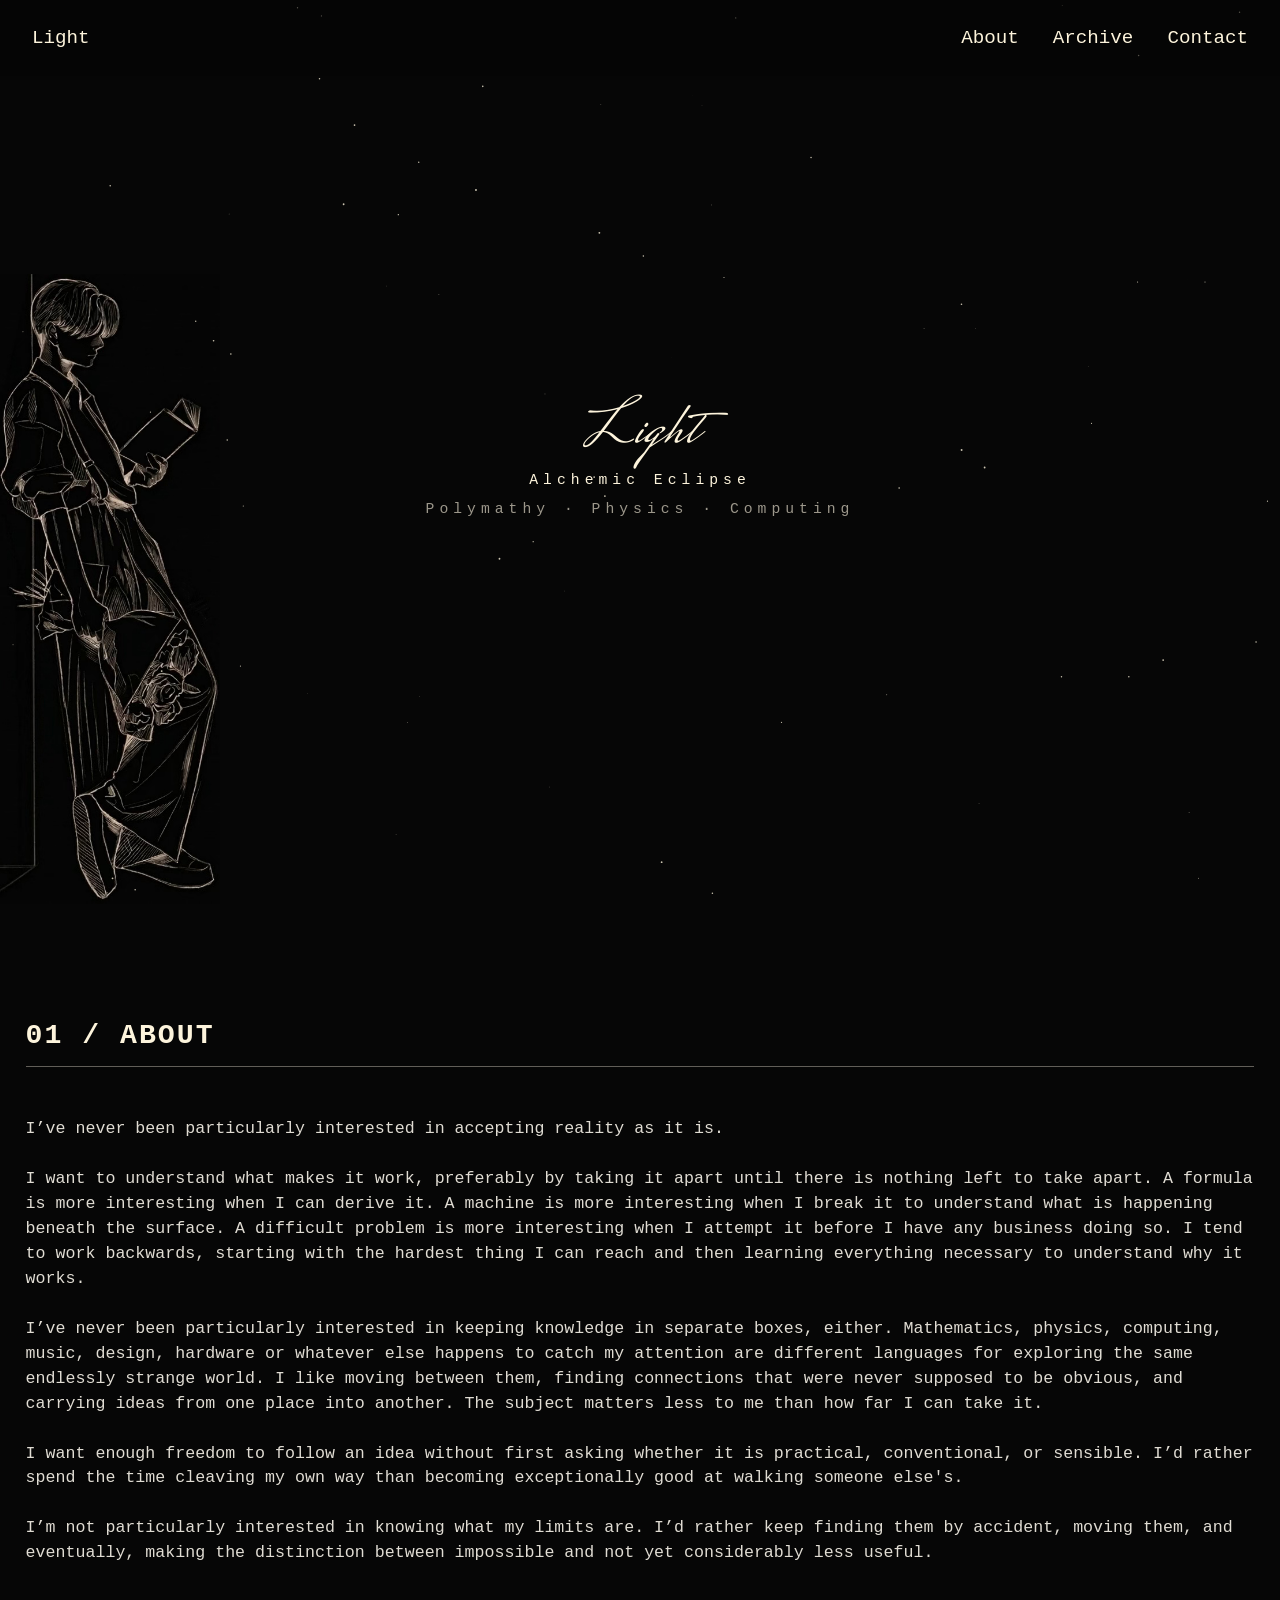
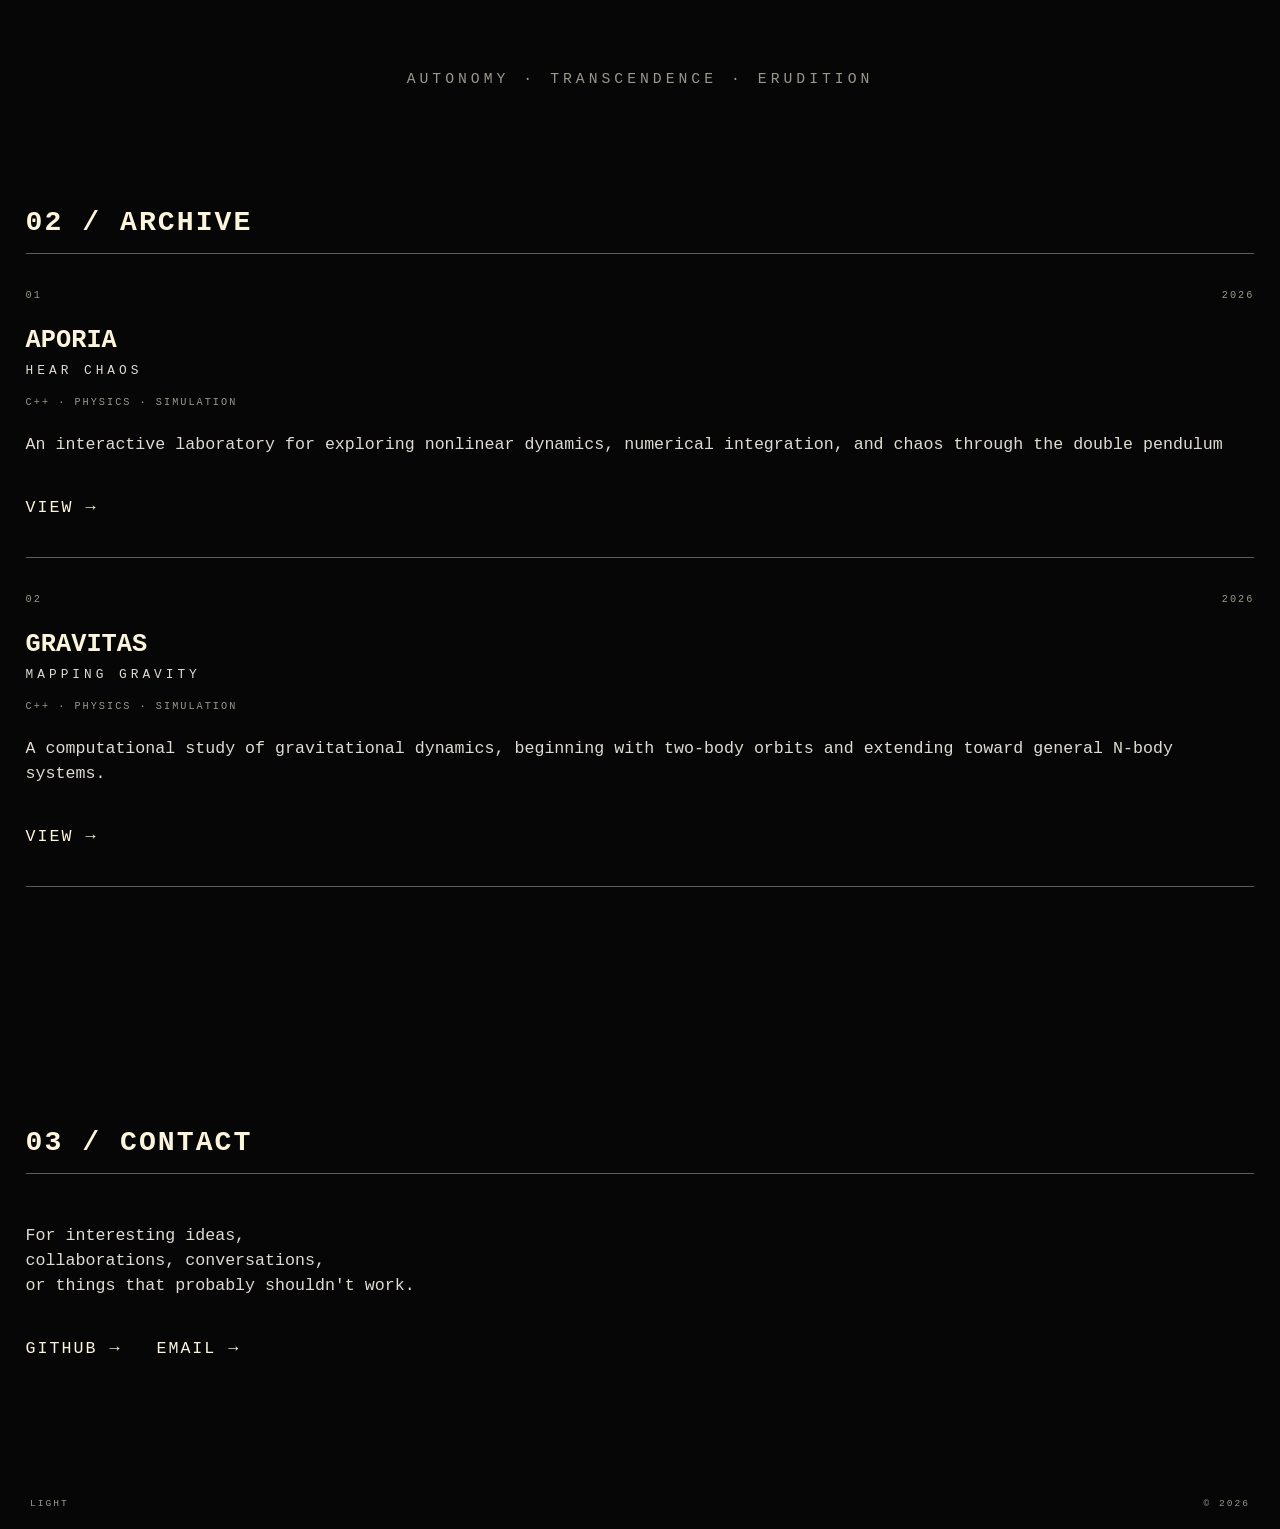
==== index.html @ 6c6bbde0 "Added lab" ====
<!DOCTYPE html>
<html lang="en">
<head>
    <meta charset="UTF-8">
    <meta name="viewport" content="width=device-width, initial-scale=1.0">
    <link rel="stylesheet" href="css/style.css">
    <script src="js/script.js" defer></script>
    <title>Light (Alchemic Eclipse)</title>
</head>
<body>
    <header>
        <nav>
            <a href="#hero">Light</a>
            <div class="nav-links">
                <a href="#about">About</a>
                <a href="#archive">Archive</a>
                <a href="#contact">Contact</a>
            </div>
        </nav>
    </header>

    <canvas id="snow"></canvas>

    <main>
        <section id="hero">
            <img class="hero-figure" src="assets/hero-figure.png" alt="">
    
            <a href="lab.html" class="hero-title">Light</a>
            <p>Alchemic Eclipse</p>
            <p id="desc">Polymathy · Physics · Computing</p>
        </section>    

        <section id="about">
            <h2>01 / ABOUT</h2>
            <div class="about-content">

            <p>
                I’ve never been particularly interested in accepting reality as it is.    
            </p>
        
            <p>
                I want to understand what makes it work, preferably by taking it apart until there is nothing left to take apart. A formula is more interesting when I can derive it. A machine is more interesting when I break it to understand what is happening beneath the surface. A difficult problem is more interesting when I attempt it before I have any business doing so. I tend to work backwards, starting with the hardest thing I can reach and then learning everything necessary to understand why it works. 
            </p>

            <p>
                I’ve never been particularly interested in keeping knowledge in separate boxes, either. Mathematics, physics, computing, music, design, hardware or whatever else happens to catch my attention are different languages for exploring the same endlessly strange world. I like moving between them, finding connections that were never supposed to be obvious, and carrying ideas from one place into another. The subject matters less to me than how far I can take it.
            </p>

            <p>
                I want enough freedom to follow an idea without first asking whether it is practical, conventional, or sensible. I’d rather spend the time cleaving my own way than becoming exceptionally good at walking someone else's. 
            </p>

            <p>
                I’m not particularly interested in knowing what my limits are. I’d rather keep finding them by accident, moving them, and eventually, making the distinction between impossible and not yet considerably less useful.
            </p>

            </div>
        </section>


        <div class="about-signature">
            <span>AUTONOMY</span>
            <span>·</span>
            <span>TRANSCENDENCE</span>
            <span>·</span>
            <span>ERUDITION</span>
        </div>


        <section id="archive">
        <h2>02 / ARCHIVE</h2>

        <article class="archive-entry">
            <div class="archive-meta">
                <span>01</span>
                <span>2026</span>
            </div>

            <h3>APORIA</h3>
            <p class="archive-subtitle">HEAR CHAOS</p>

            <p class="archive-tags"> C++ · PHYSICS · SIMULATION </p>

            <p class="archive-description">
                An interactive laboratory for exploring nonlinear dynamics, numerical integration, and chaos through the double pendulum
            </p>

            <a href="https://github.com/Alchemic-Eclipse/aporia" target="_blank" rel="noopener noreferrer">VIEW →</a>
        </article>

        <article class="archive-entry">
            <div class="archive-meta">
                <span>02</span>
                <span>2026</span>
            </div>

            <h3>GRAVITAS</h3>
            
            <p class="archive-subtitle">MAPPING GRAVITY</p>

            <p class="archive-tags"> C++ · PHYSICS · SIMULATION </p>

            <p class="archive-description">
                A computational study of gravitational dynamics, beginning with two-body orbits and extending toward general N-body systems.
            </p>

            <a href="https://github.com/Alchemic-Eclipse/gravitas" target="_blank" rel="noopener noreferrer">VIEW →</a>

        </article>
        </section>

        <section id="contact">
            <h2>03 / CONTACT</h2>

            <div class="contact-content">
                <p>
                    For interesting ideas, 
                </p>
                <p>
                    collaborations, conversations,
                </p>
                <p>
                    or things that probably shouldn't work.
                </p>

                <div class="contact-links">
                    <a href="https://github.com/Alchemic-Eclipse" target="_blank" rel="noopener noreferrer">GITHUB →</a>
                    <a href="mailto:alchemic.eclipse@proton.me">EMAIL →</a>
                </div>
            </div>
        </section> 
    </main>

     <footer>
        <span>LIGHT</span>
        <span>© 2026</span>
     </footer>

</body> 
</html>
---- css/style.css ----
@import url('https://fonts.googleapis.com/css2?family=Mrs+Saint+Delafield&display=swap'); 

:root {
    --background: #060606;      /* If changed, please also change nav color */
    --text-primary: #FDF4DC;
    --text-secondary: #E0DCD3;
    --text-effect: #9C978B;
    --text-accent: #615E58;
}

/* Reset */
* {
    margin: 0;
    padding: 0;
}

/* Global */

body {
    background-color: var(--background);
    color: var(--text-primary);
    font-family: 'Courier New', Courier, monospace;
    font-size: 1.3vw;
}

/* Navigation */

nav {
    position: fixed;
    top: 0;
    left: 0;
    right: 0;

    display:flex;
    background-color: #06060699;
    justify-content: space-between;
    align-items: center;
    padding: 27px 30px;

    z-index: 1000; /* Fixing Hero animation bug */
}

nav a {
    color: var(--text-primary);
    font-size: 1.5vw;
    text-decoration: none;
    padding: 0px 2px;
}

nav a:hover {
    color: var(--text-effect);
    opacity: 90%;
}

.nav-links {
    display: flex;
    gap: 30px;
}

/* Hero */

#hero {
    display: flex;
    flex-direction: column;
    align-items: center;
    justify-content: center;
    height: 100vh;

    opacity: 0;
    transform: translateY(10px);
    transition: opacity 0.8s ease, transform 0.8s ease;

    position: relative;
}

#hero.loaded {
    opacity: 1;
    transform: translateY(0);
}

.hero-figure {
    position: absolute;
    left: 0;
    bottom: 0;
    height: 70vh;

    z-index: 1;
    pointer-events: none;

    transform: scaleX(-1);
    opacity: 0.9;

    margin-bottom: -4px;
}

.hero-title {
    font-size: 5vw;

    position: relative;
    z-index: 2;

    font-family: "Mrs Saint Delafield", cursive;
    font-weight: 400;
    font-style: normal;

    margin-bottom: -10px;

    text-decoration: none;
    color: var(--text-primary);
}

#hero p{    
    font-size: 1.15vw;
    letter-spacing: 5px;

    position: relative;
    z-index: 2;
}

#desc {
    padding-top: 13px;
    letter-spacing: 5px;
    color: var(--text-effect);
} 

#desc span {
    display: inline-block;
}

/* About */
 
#about {
    padding: 120px 2vw;
}

#about h2 {
    border-bottom: 1px solid var(--text-accent);
    padding-bottom: 15px;
    font-size: 2.2vw;
    letter-spacing: 2px;
    font-weight: bold; 
}

.about-content{
    max-width: 1300px;
    margin-top: 50px;
}

#about p{
    color: var(--text-secondary);
    line-height: 1.5;
}

#about p + p {
    margin-top: 25px;
}

/* About Signature */

.about-signature {
    display: flex;
    justify-content: center;
    align-items: center;
    gap: 14px;

    color: var(--text-effect);
    font-size: 1.15vw;
    letter-spacing: 4px;

    margin-top: -15px;
}


/* Archive */

#archive {
    padding: 120px 2vw;
}

.archive-meta {
    display: flex;
    justify-content: space-between;
    align-items: center;
    margin: 15px 0;
    color: var(--text-effect);
    letter-spacing: 2px;
    font-size: 0.8vw;
}

#archive h2 {
    border-bottom: 1px solid var(--text-accent);
    padding-bottom: 15px;
    font-size: 2.2vw;
    letter-spacing: 2px;
    font-weight: bold; 
}

.archive-entry {
    margin-top: 35px;
    padding-bottom: 40px;
    border-bottom: 1px solid var(--text-accent);
}

.archive-entry h3 {
    font-size: 1.98vw;
    margin-top: 25px;
}

.archive-subtitle {
    font-size: 1vw;
    letter-spacing: 4px;
    color: var(--text-secondary);
    margin-top: 8px;
}

.archive-tags {
    font-size: 0.8vw;
    color: var(--text-effect);
    letter-spacing: 2px;
    margin-top: 18px;
}

.archive-description {
    margin-top: 25px;
    color: var(--text-secondary);
    line-height: 1.5;
}

.archive-entry a{
    display: inline-block; /* Necessary to make margin-top work */
    margin-top: 40px;
    color: var(--text-primary);
    text-decoration: none; /* Rmove the url underline */
    letter-spacing: 2px;
}

.archive-entry a:hover{
    color: var(--text-effect);
}

.archive-entry + .archive-entry {  /* Select archive-entry just after archive entry (aka entry 2,3,4 and so on */
    margin-top: 35px;
}

/* Contact */

#contact {
    padding: 120px 2vw;
}

#contact h2 {
    border-bottom: 1px solid var(--text-accent);
    padding-bottom: 15px;
    font-size: 2.2vw;
    letter-spacing: 2px;
    font-weight: bold; 
}

.contact-content {
    margin-top: 50px;
}

.contact-content p {
    color: var(--text-secondary);
    line-height: 1.5;
}

.contact-links {
    display: flex;
    gap: 35px;
    margin-top: 40px;
}

.contact-links a {
    color: var(--text-primary);
    text-decoration: none;
    letter-spacing: 2px;
}

.contact-links a:hover {
    color: var(--text-effect);
}

/* Footer */

footer {
    display: flex;
    justify-content: space-between;
    align-items: center;
    padding: 20px 30px;
    color: var(--text-effect);
    font-size: 0.75vw;
    letter-spacing: 2px;
}

/* Responsive */

@media (max-width: 600px) {

    body {
        font-size: 16px;
    }

    nav {
        padding: 22px 20px;
    }

    nav a {
        font-size: 16px;
    }

    .nav-links {
        gap: 18px;
    }

    #hero h1 {
        font-size: 8.5vw;
    }

    #hero p {
        font-size: 3.2vw;
        letter-spacing: 3px;
    }

    #desc {
        font-size: 2.8vw !important;
        letter-spacing: 2px !important;
    }

    #about {
        padding: 110px 2vw;
    }

    #about h2,
    #archive h2,
    #contact h2 {
        font-size: 5.5vw;
    }

    .archive-meta,
    .archive-tags,
    footer {
        font-size: 3vw;
    }

    .archive-entry h3 {
        font-size: 6vw;
    }

    .archive-subtitle {
        font-size: 3.2vw;
    }

    .about-signature {
        font-size: 2.99vw;
        letter-spacing: 2px;
        gap: 8px;
    }
}

/* Extra Effects */

::selection {
    color: white;
    background-color: #302E2A;
}

html {
    scroll-behavior: smooth;
}

#snow {
    position: fixed;
    inset: 0;
    pointer-events: none;
    z-index: 2;
}
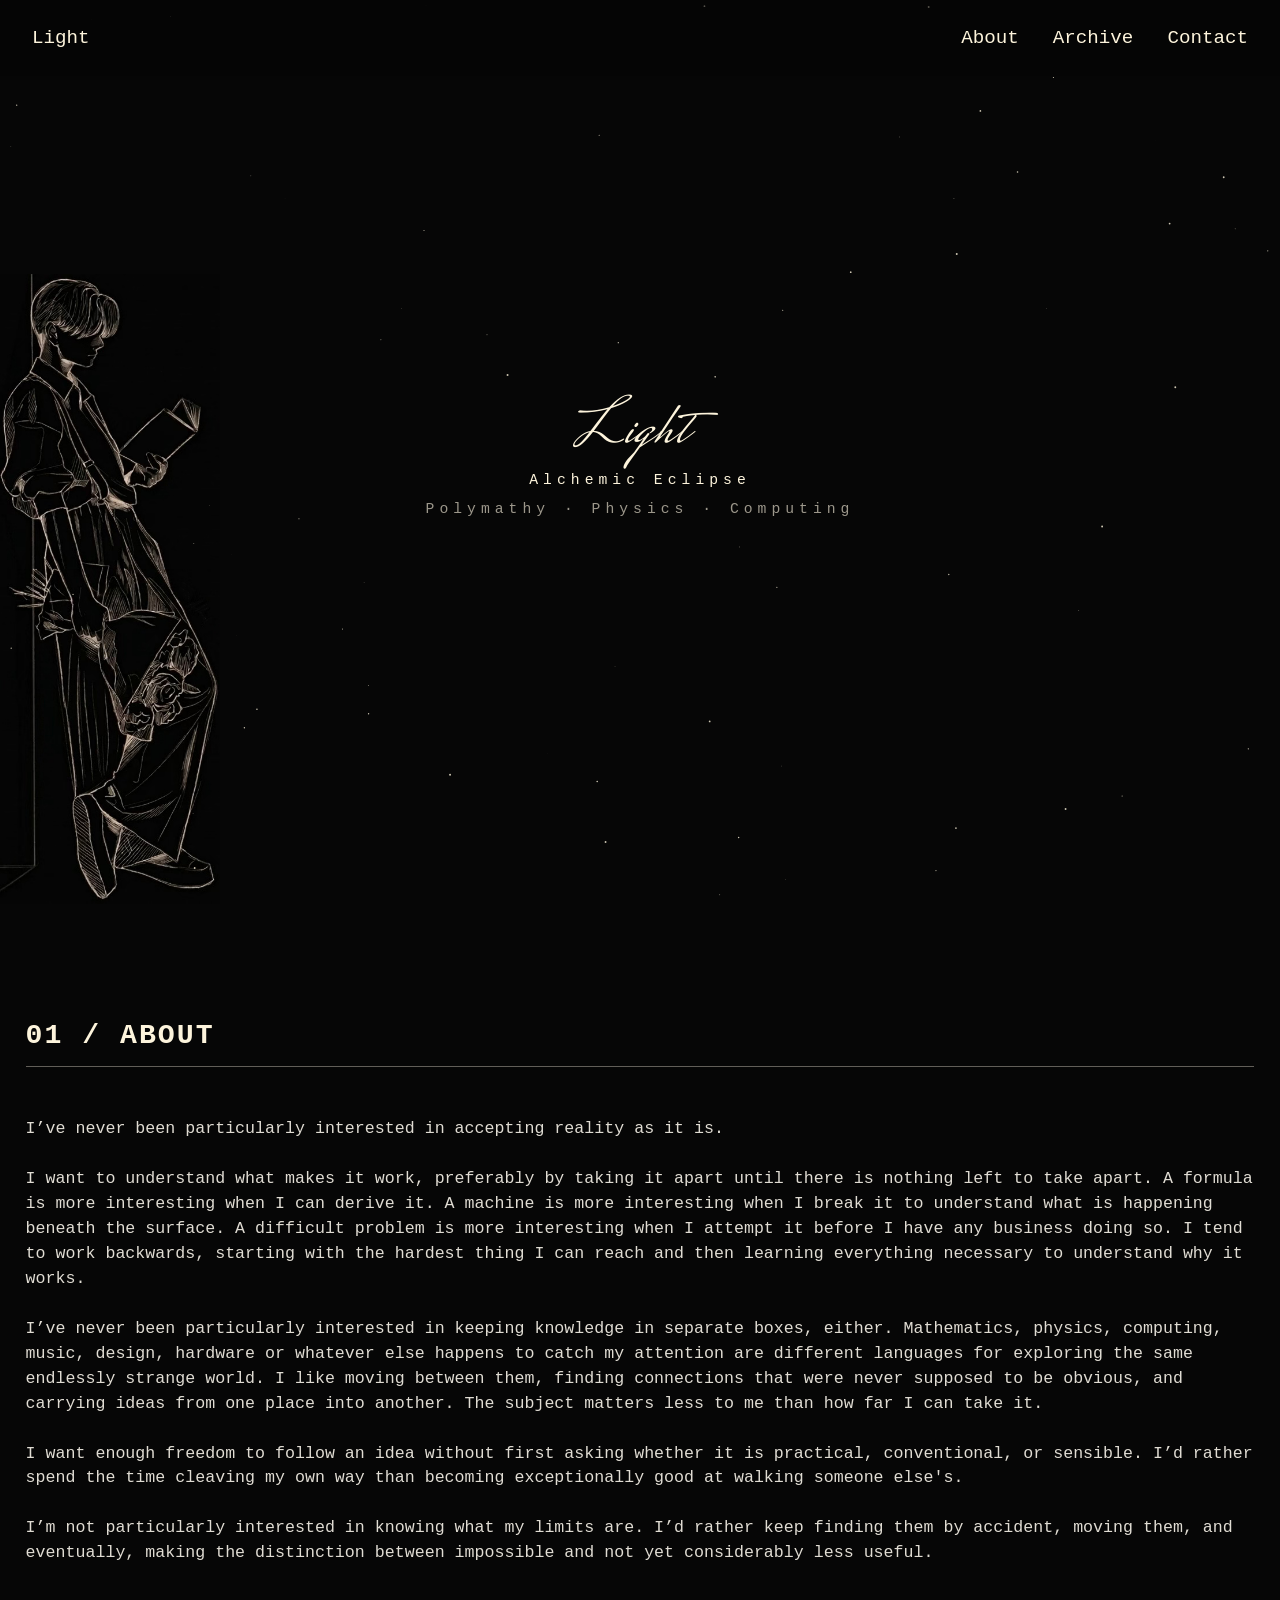
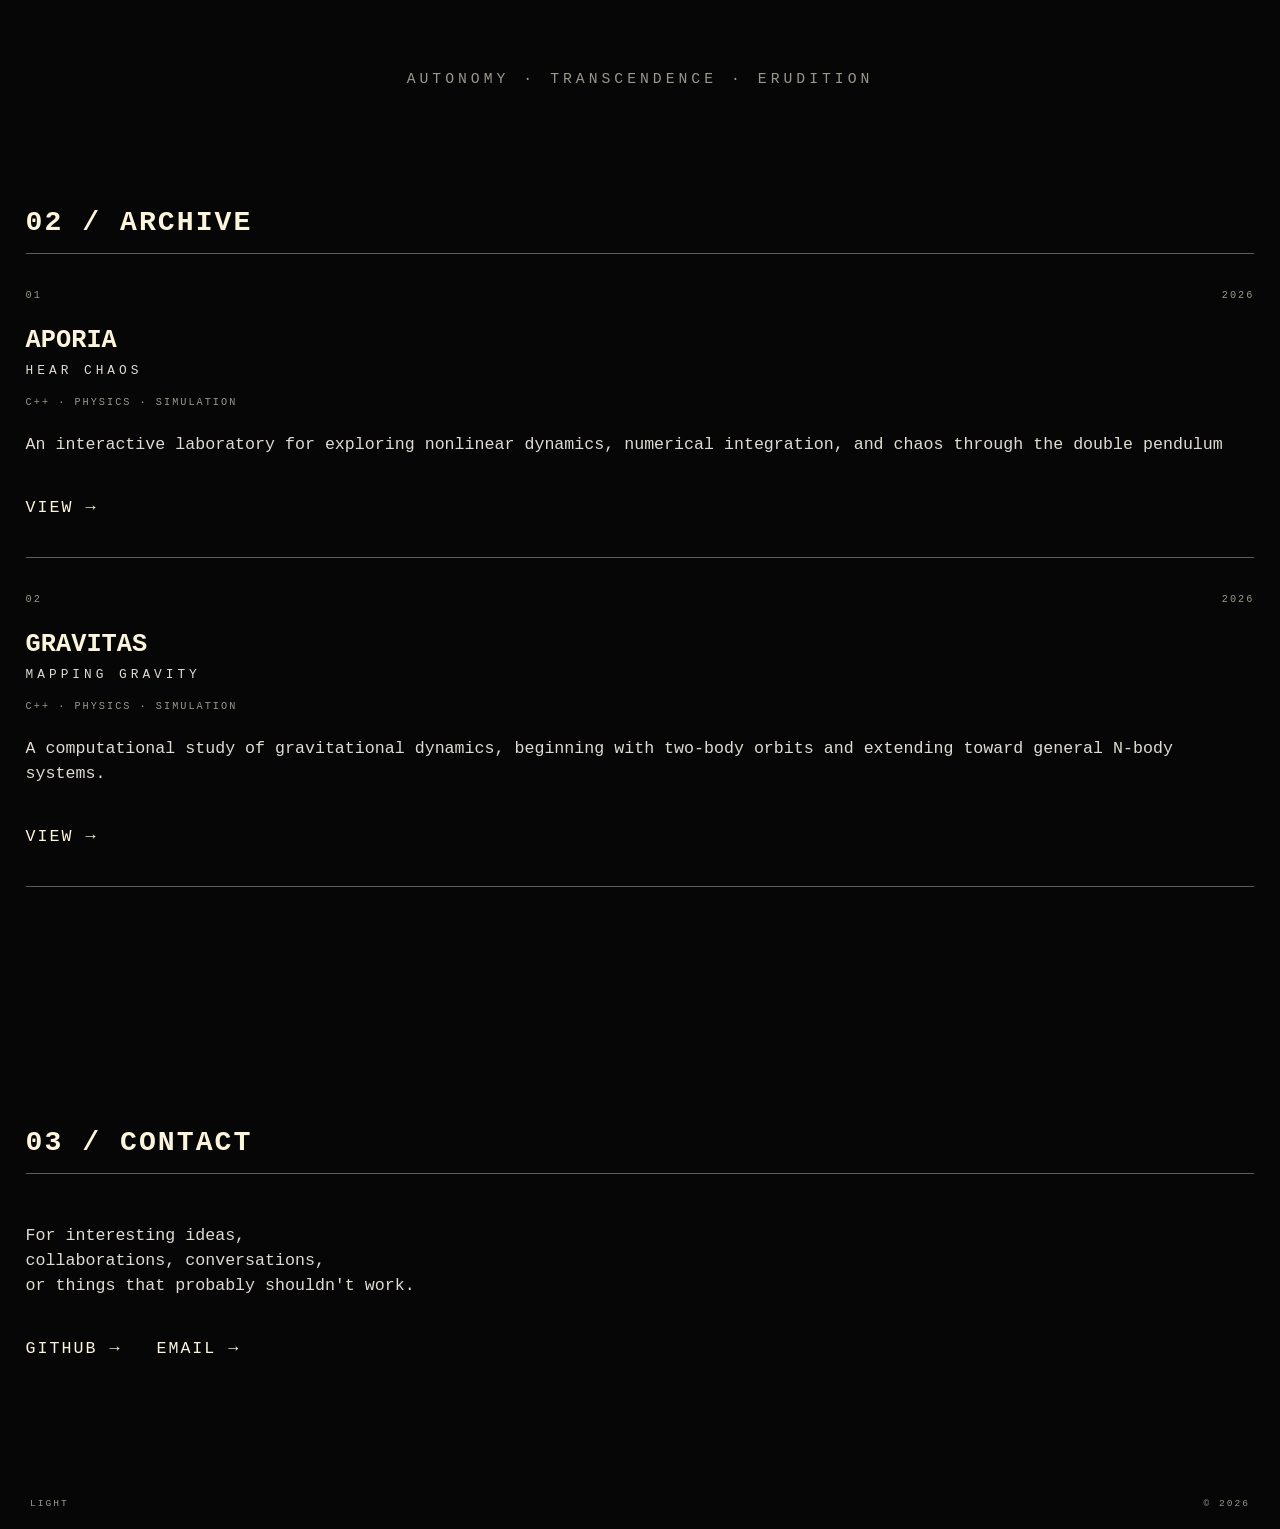
==== commit be7c38f1: "Added About page content and basic styling" ====
--- a/index.html
+++ b/index.html
@@ -31,7 +31,10 @@
         </section>    
 
         <section id="about">
-            <h2>01 / ABOUT</h2>
+            <h2>
+                <a href="about.html">01 / ABOUT</a>
+            </h2>
+
             <div class="about-content">
 
             <p>
@@ -68,7 +71,9 @@
 
 
         <section id="archive">
-        <h2>02 / ARCHIVE</h2>
+            <h2>
+                <a href="archive.html">02 / ARCHIVE</a>
+            </h2>
 
         <article class="archive-entry">
             <div class="archive-meta">
--- a/css/style.css
+++ b/css/style.css
@@ -6,6 +6,8 @@
     --text-secondary: #E0DCD3;
     --text-effect: #9C978B;
     --text-accent: #615E58;
+
+    --snow-color: rgba(253, 244, 220, 0.8);
 }
 
 /* Reset */
@@ -66,16 +68,7 @@
     justify-content: center;
     height: 100vh;
 
-    opacity: 0;
-    transform: translateY(10px);
-    transition: opacity 0.8s ease, transform 0.8s ease;
-
     position: relative;
-}
-
-#hero.loaded {
-    opacity: 1;
-    transform: translateY(0);
 }
 
 .hero-figure {
@@ -107,6 +100,10 @@
 
     text-decoration: none;
     color: var(--text-primary);
+
+    display: inline-block;
+    padding-right: 0.3em;
+
 }
 
 #hero p{    
@@ -313,7 +310,7 @@
         gap: 18px;
     }
 
-    #hero h1 {
+    .hero-title {
         font-size: 8.5vw;
     }
 
@@ -355,6 +352,98 @@
         font-size: 2.99vw;
         letter-spacing: 2px;
         gap: 8px;
+    }
+
+    /* LAB */
+
+    /* Unfinished */
+
+    #unfinished {
+        padding: 110px 2vw;
+    }
+
+    #unfinished h2 {
+        font-size: 5.5vw;
+    }
+
+    .unfinished-meta {
+        font-size: 3vw;
+    }
+
+    .unfinished-entry h3 {
+        font-size: 6vw;
+    }
+
+    .unfinished-subtitle {
+        font-size: 3.2vw;
+    }
+
+    .unfinished-tags {
+        font-size: 3vw;
+    }
+
+    /* Graveyard */
+
+    #graveyard {
+        padding: 110px 2vw;
+    }
+
+    #graveyard h2 {
+        font-size: 5.5vw;
+    }
+
+    .graveyard-meta {
+        font-size: 3vw;
+    }
+
+    .graveyard-entry h3 {
+        font-size: 6vw;
+    }
+
+    .graveyard-tags {
+        font-size: 3vw;
+    }
+
+    /* NOW */
+
+    #now {
+        padding: 110px 2vw;
+    }
+
+    #now h2 {
+        font-size: 5.5vw;
+    }
+
+    .now-item {
+        display: block;
+    }
+
+    .now-item span {
+        display: block;
+        min-width: 0;
+        font-size: 3vw;
+    }
+
+    .now-item p {
+        margin-top: 10px;
+    }
+
+    /* Curiosities */
+
+    #curiosities {
+        padding: 110px 2vw;
+    }
+
+    #curiosities h2 {
+        font-size: 5.5vw;
+    }
+
+    .curiosity-meta {
+        font-size: 3vw;
+    }
+
+    .curiosity-entry h3 {
+        font-size: 6vw;
     }
 }
 
@@ -374,4 +463,95 @@
     inset: 0;
     pointer-events: none;
     z-index: 2;
-}+}
+
+/* Title glitching while leaving homepage */
+.hero-title.transition-out {
+    animation: title-out 0.65s steps(4, end) forwards;
+}
+
+/* Lab title glitching while appearing */
+.lab-page .hero-title.transition-in {
+    animation: title-in 0.85s steps(4, end) forwards;
+}
+
+/* Hide Lab title before JS starts entrance animation */
+.lab-page .hero-title {
+    opacity: 0;
+}
+
+/* Outgoing title rapid shifts and dissappearing */
+@keyframes title-out {
+    0% {
+        opacity: 1;
+        transform: translateX(0) skewX(0deg);
+        filter: blur(0);
+    }
+
+    20% {
+        transform: translateX(-3px) skewX(-2deg);
+        filter: blur(0.3px);
+    }
+
+    40% {
+        transform: translateX(4px) skewX(3deg);
+        filter: blur(0.8px);
+    }
+
+    60% {
+        transform: translateX(-5px) skewX(-4deg);
+        filter: blur(1.5px);
+    }
+
+    80% {
+        opacity: 0.35;
+        transform: translateX(3px) scaleX(0.98);
+        filter: blur(3px);
+    }
+
+    100% {
+        opacity: 0;
+        transform: translateX(0) scaleX(0.96);
+        filter: blur(7px);
+    }
+}
+
+@keyframes title-in {
+    0% {
+        opacity: 0;
+        transform: translateX(4px) skewX(4deg);
+        filter: blur(7px);
+    }
+
+    25% {
+        opacity: 0.3;
+        transform: translateX(-4px) skewX(-3deg);
+        filter: blur(3px);
+    }
+
+    50% {
+        opacity: 0.6;
+        transform: translateX(3px) skewX(2deg);
+        filter: blur(1.5px);
+    }
+
+    75% {
+        opacity: 0.85;
+        transform: translateX(-2px) skewX(-1deg);
+        filter: blur(0.5px);
+    }
+
+    100% {
+        opacity: 1;
+        transform: translateX(0) skewX(0deg);
+        filter: blur(0);
+    }
+}
+
+/* New pages */
+
+#about h2 a,
+#archive h2 a {
+    color: inherit;
+    text-decoration: none;
+}
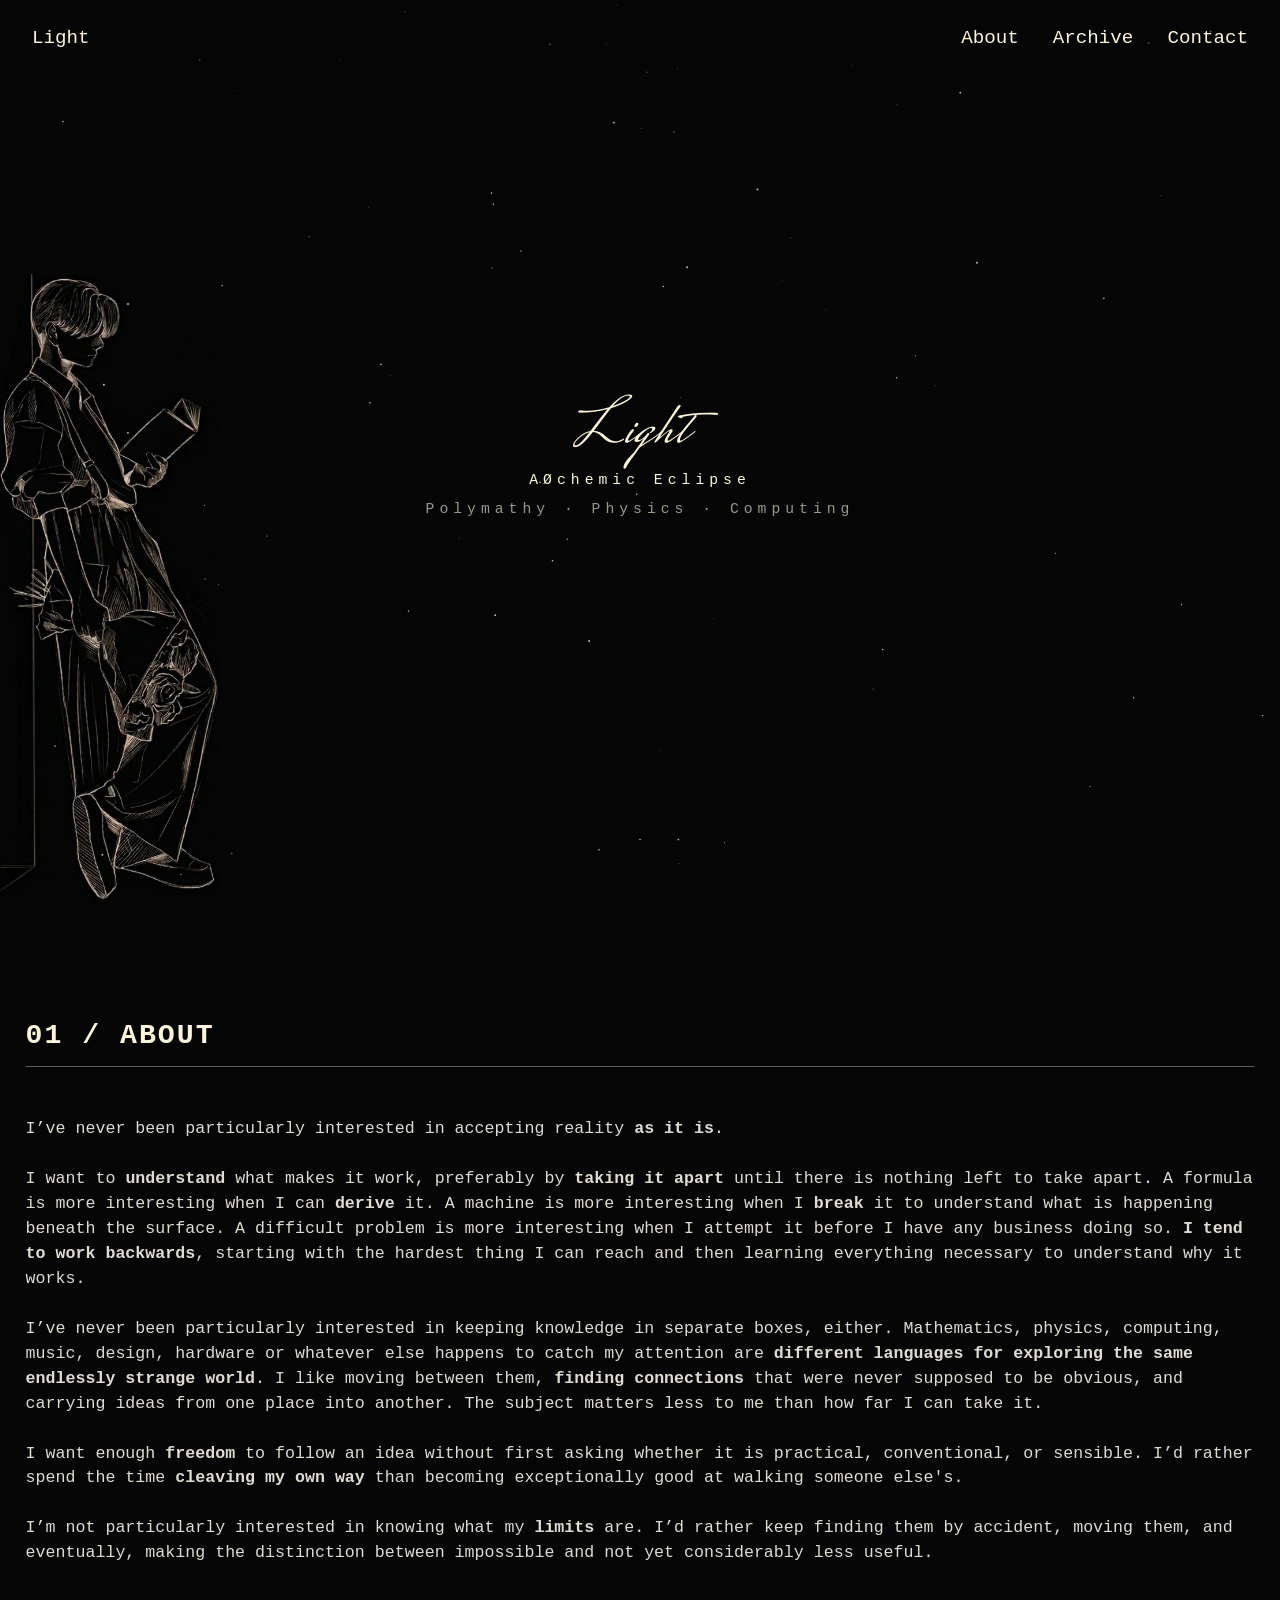
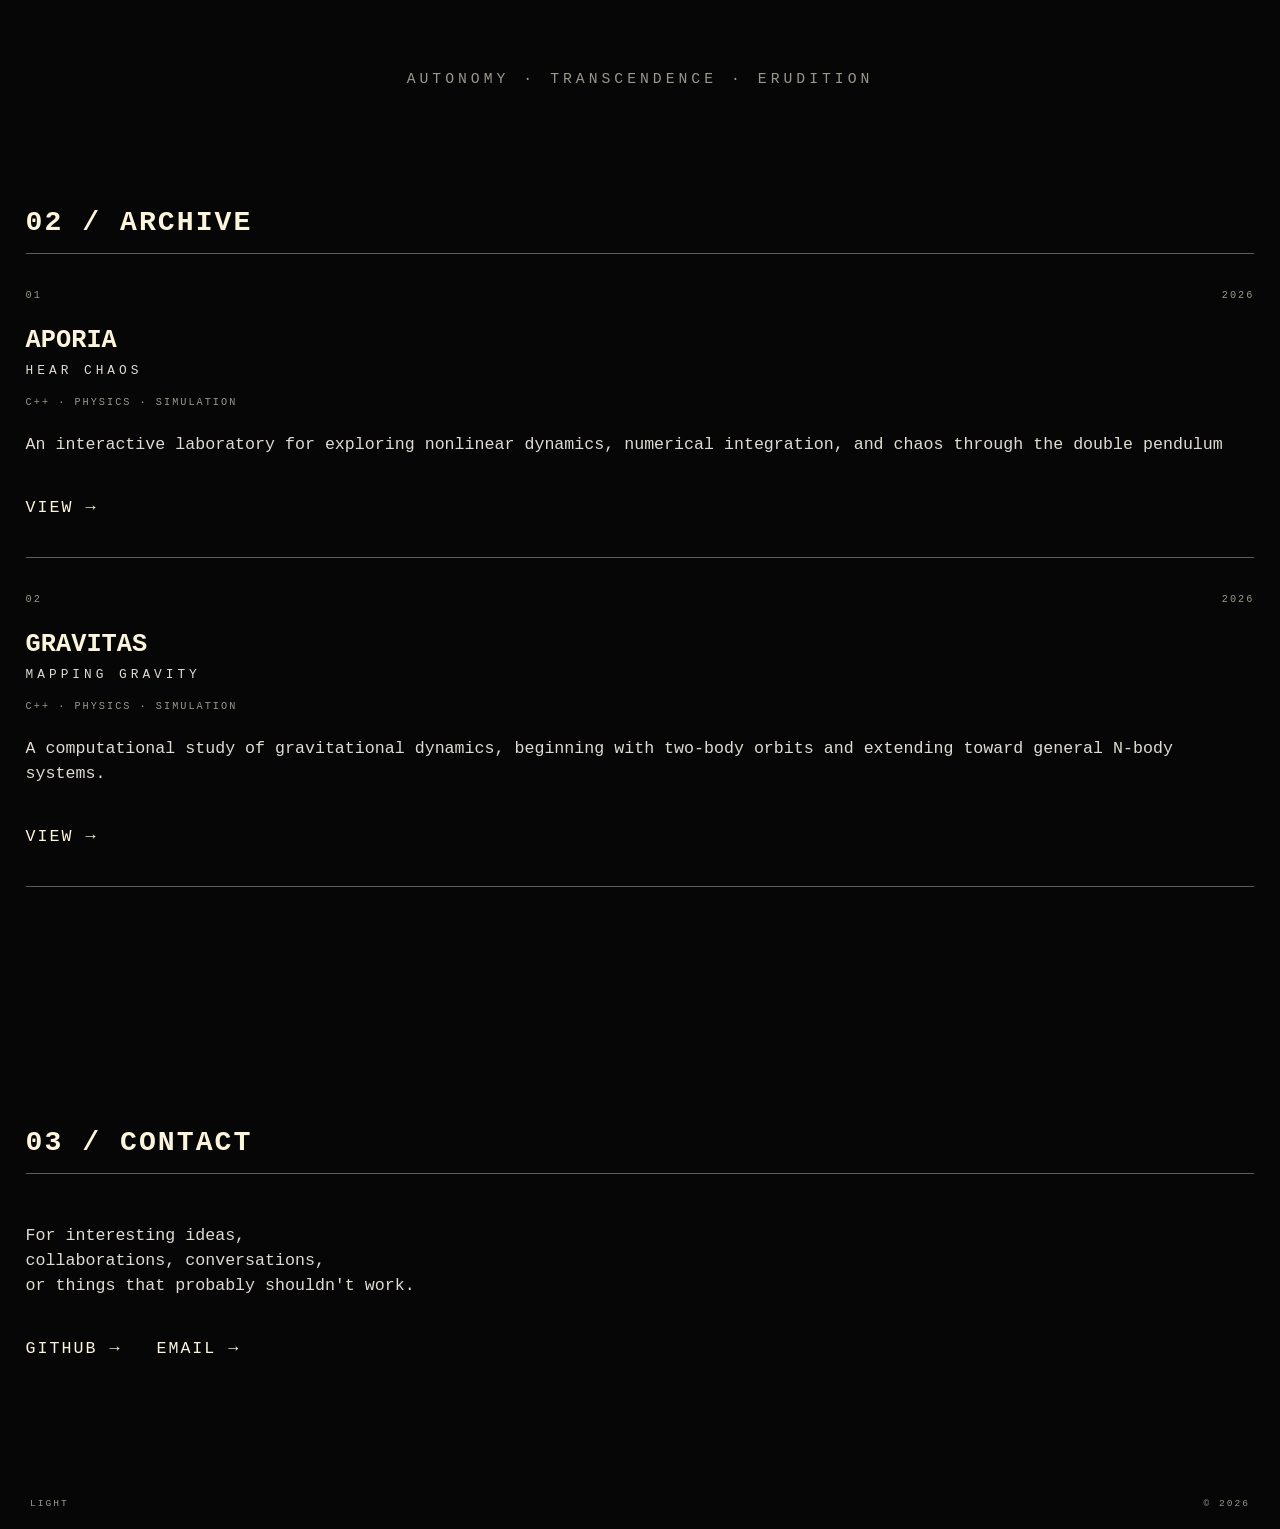
==== commit 52bb0c31: "Minor fixes" ====
--- a/index.html
+++ b/index.html
@@ -38,23 +38,23 @@
             <div class="about-content">
 
             <p>
-                I’ve never been particularly interested in accepting reality as it is.    
+                I’ve never been particularly interested in accepting reality <b>as it is</b>.    
             </p>
         
             <p>
-                I want to understand what makes it work, preferably by taking it apart until there is nothing left to take apart. A formula is more interesting when I can derive it. A machine is more interesting when I break it to understand what is happening beneath the surface. A difficult problem is more interesting when I attempt it before I have any business doing so. I tend to work backwards, starting with the hardest thing I can reach and then learning everything necessary to understand why it works. 
+                I want to <b>understand</b> what makes it work, preferably by <b>taking it apart</b> until there is nothing left to take apart. A formula is more interesting when I can <b>derive</b> it. A machine is more interesting when I <b>break</b> it to understand what is happening beneath the surface. A difficult problem is more interesting when I attempt it before I have any business doing so. <b>I tend to work backwards</b>, starting with the hardest thing I can reach and then learning everything necessary to understand why it works. 
             </p>
 
             <p>
-                I’ve never been particularly interested in keeping knowledge in separate boxes, either. Mathematics, physics, computing, music, design, hardware or whatever else happens to catch my attention are different languages for exploring the same endlessly strange world. I like moving between them, finding connections that were never supposed to be obvious, and carrying ideas from one place into another. The subject matters less to me than how far I can take it.
+                I’ve never been particularly interested in keeping knowledge in separate boxes, either. Mathematics, physics, computing, music, design, hardware or whatever else happens to catch my attention are <b>different languages for exploring the same endlessly strange world</b>. I like moving between them, <b>finding connections</b> that were never supposed to be obvious, and carrying ideas from one place into another. The subject matters less to me than how far I can take it.
             </p>
 
             <p>
-                I want enough freedom to follow an idea without first asking whether it is practical, conventional, or sensible. I’d rather spend the time cleaving my own way than becoming exceptionally good at walking someone else's. 
+                I want enough <b>freedom</b> to follow an idea without first asking whether it is practical, conventional, or sensible. I’d rather spend the time <b>cleaving my own way</b> than becoming exceptionally good at walking someone else's. 
             </p>
 
             <p>
-                I’m not particularly interested in knowing what my limits are. I’d rather keep finding them by accident, moving them, and eventually, making the distinction between impossible and not yet considerably less useful.
+                I’m not particularly interested in knowing what my <b>limits</b> are. I’d rather keep finding them by accident, moving them, and eventually, making the distinction between impossible and not yet considerably less useful.
             </p>
 
             </div>
--- a/css/style.css
+++ b/css/style.css
@@ -555,3 +555,17 @@
     color: inherit;
     text-decoration: none;
 }
+
+
+body {
+    animation: pageIn 0.3s ease-out;
+}
+
+@keyframes pageIn {
+    from {
+        opacity: 0;
+    }
+    to {
+        opacity: 1;
+    }
+}
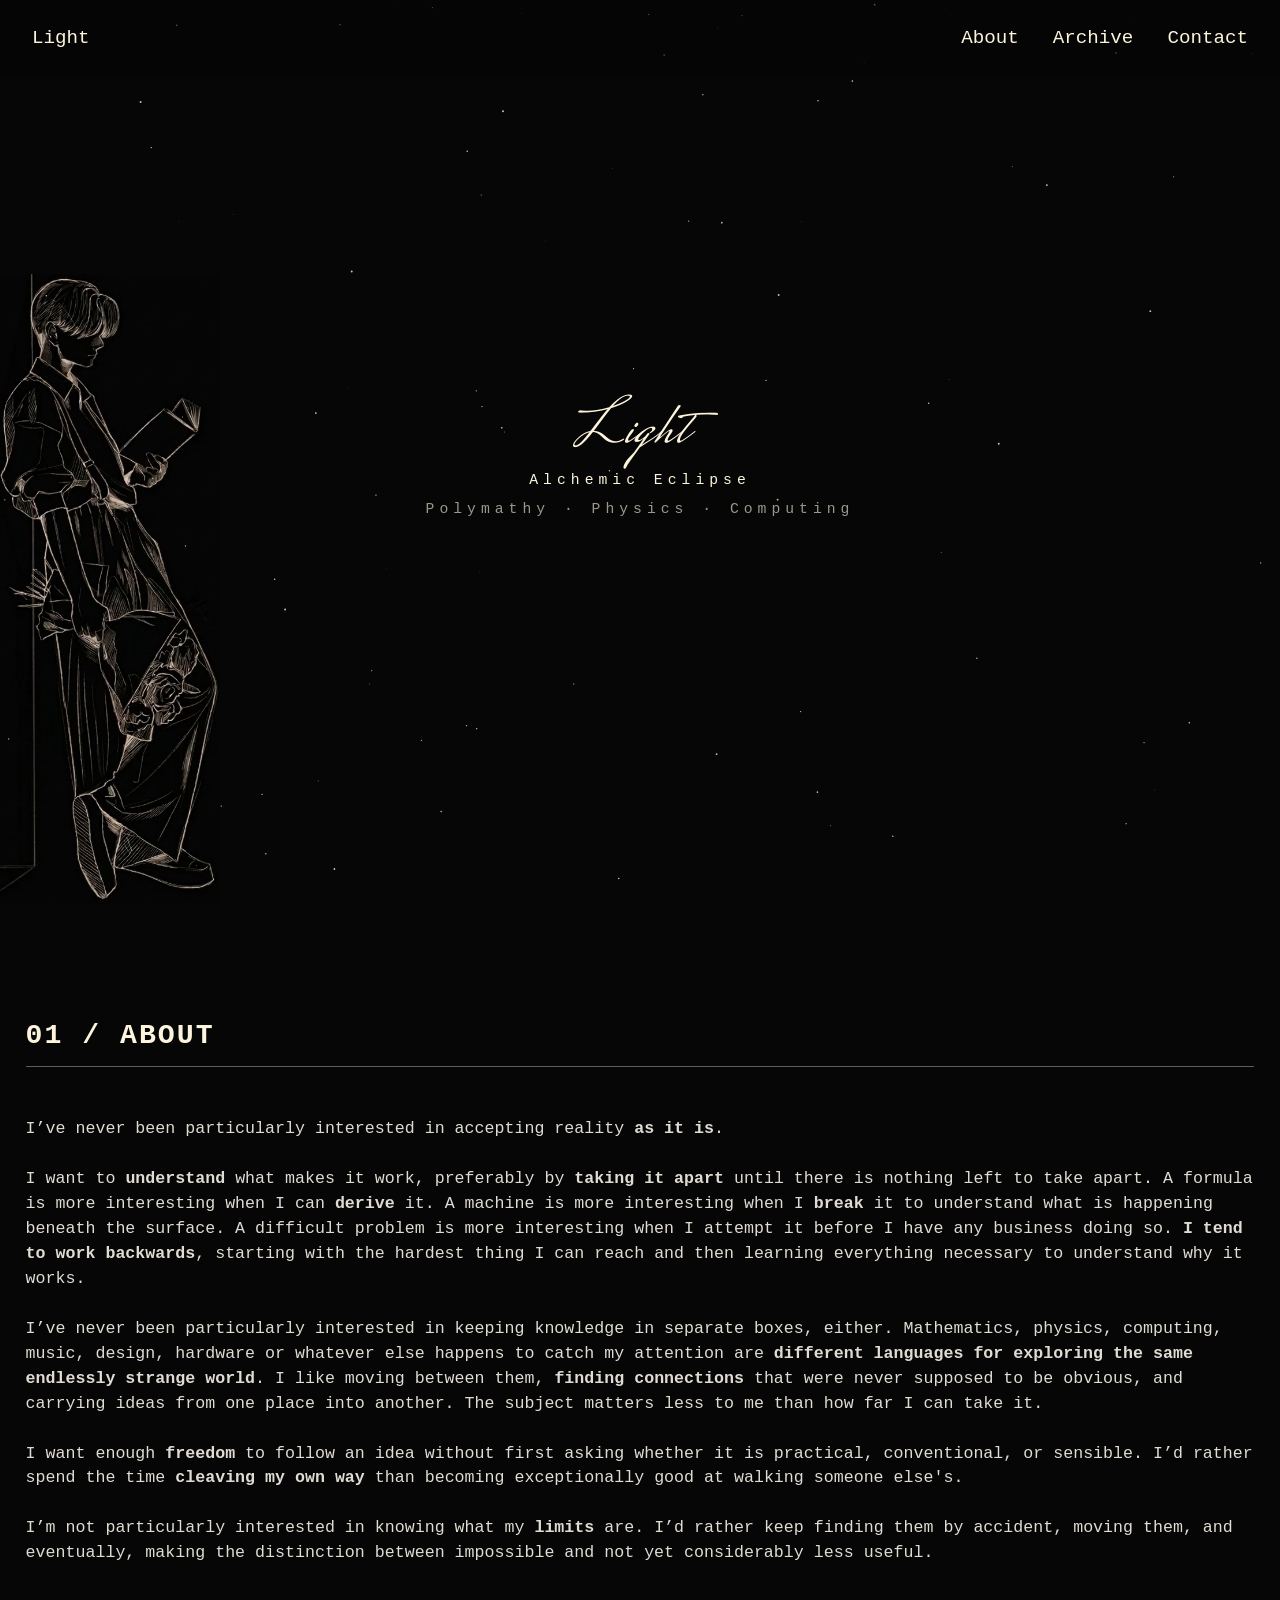
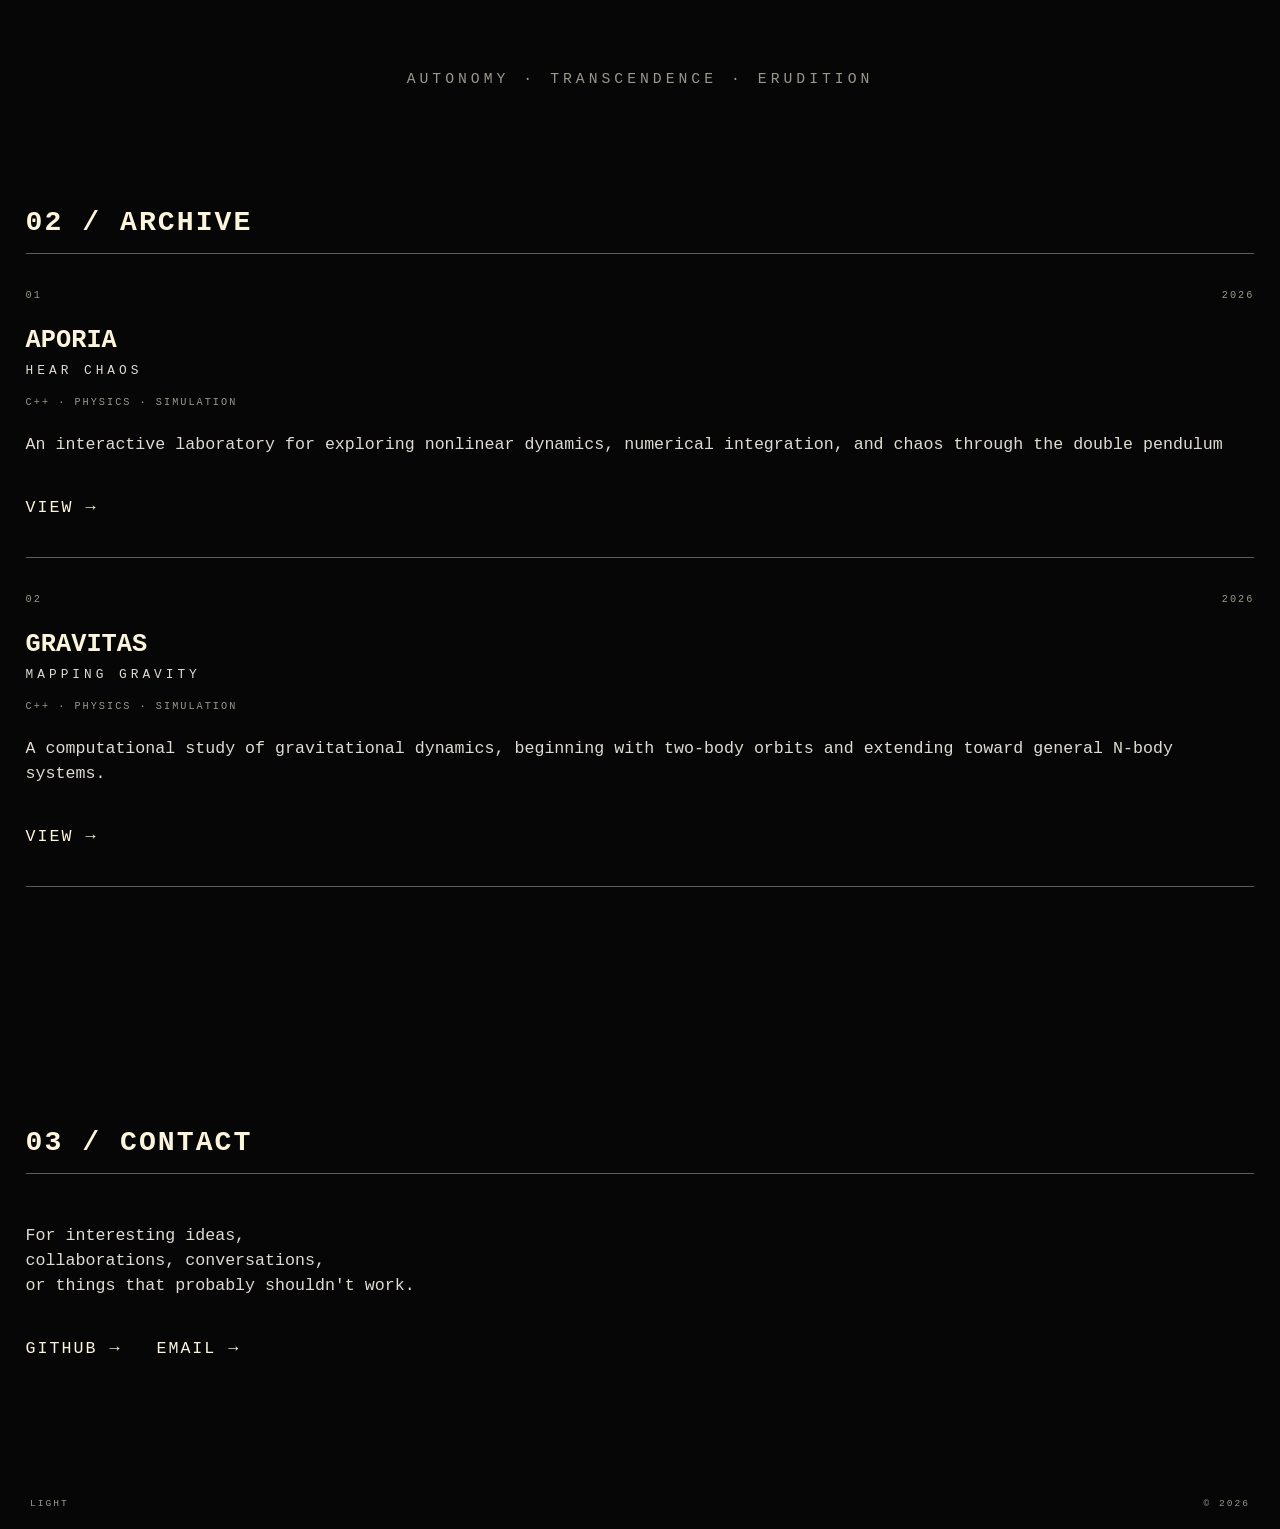
==== commit f1739ce2: "Added Favicon" ====
--- a/index.html
+++ b/index.html
@@ -5,6 +5,9 @@
     <meta name="viewport" content="width=device-width, initial-scale=1.0">
     <link rel="stylesheet" href="css/style.css">
     <script src="js/script.js" defer></script>
+
+    <link rel="icon" type="image/png" href="assets/favicon.png">
+
     <title>Light (Alchemic Eclipse)</title>
 </head>
 <body>
--- a/css/style.css
+++ b/css/style.css
@@ -313,6 +313,10 @@
     .hero-title {
         font-size: 8.5vw;
     }
+    
+    .hero-figure {
+        height: 40vh;
+    }
 
     #hero p {
         font-size: 3.2vw;
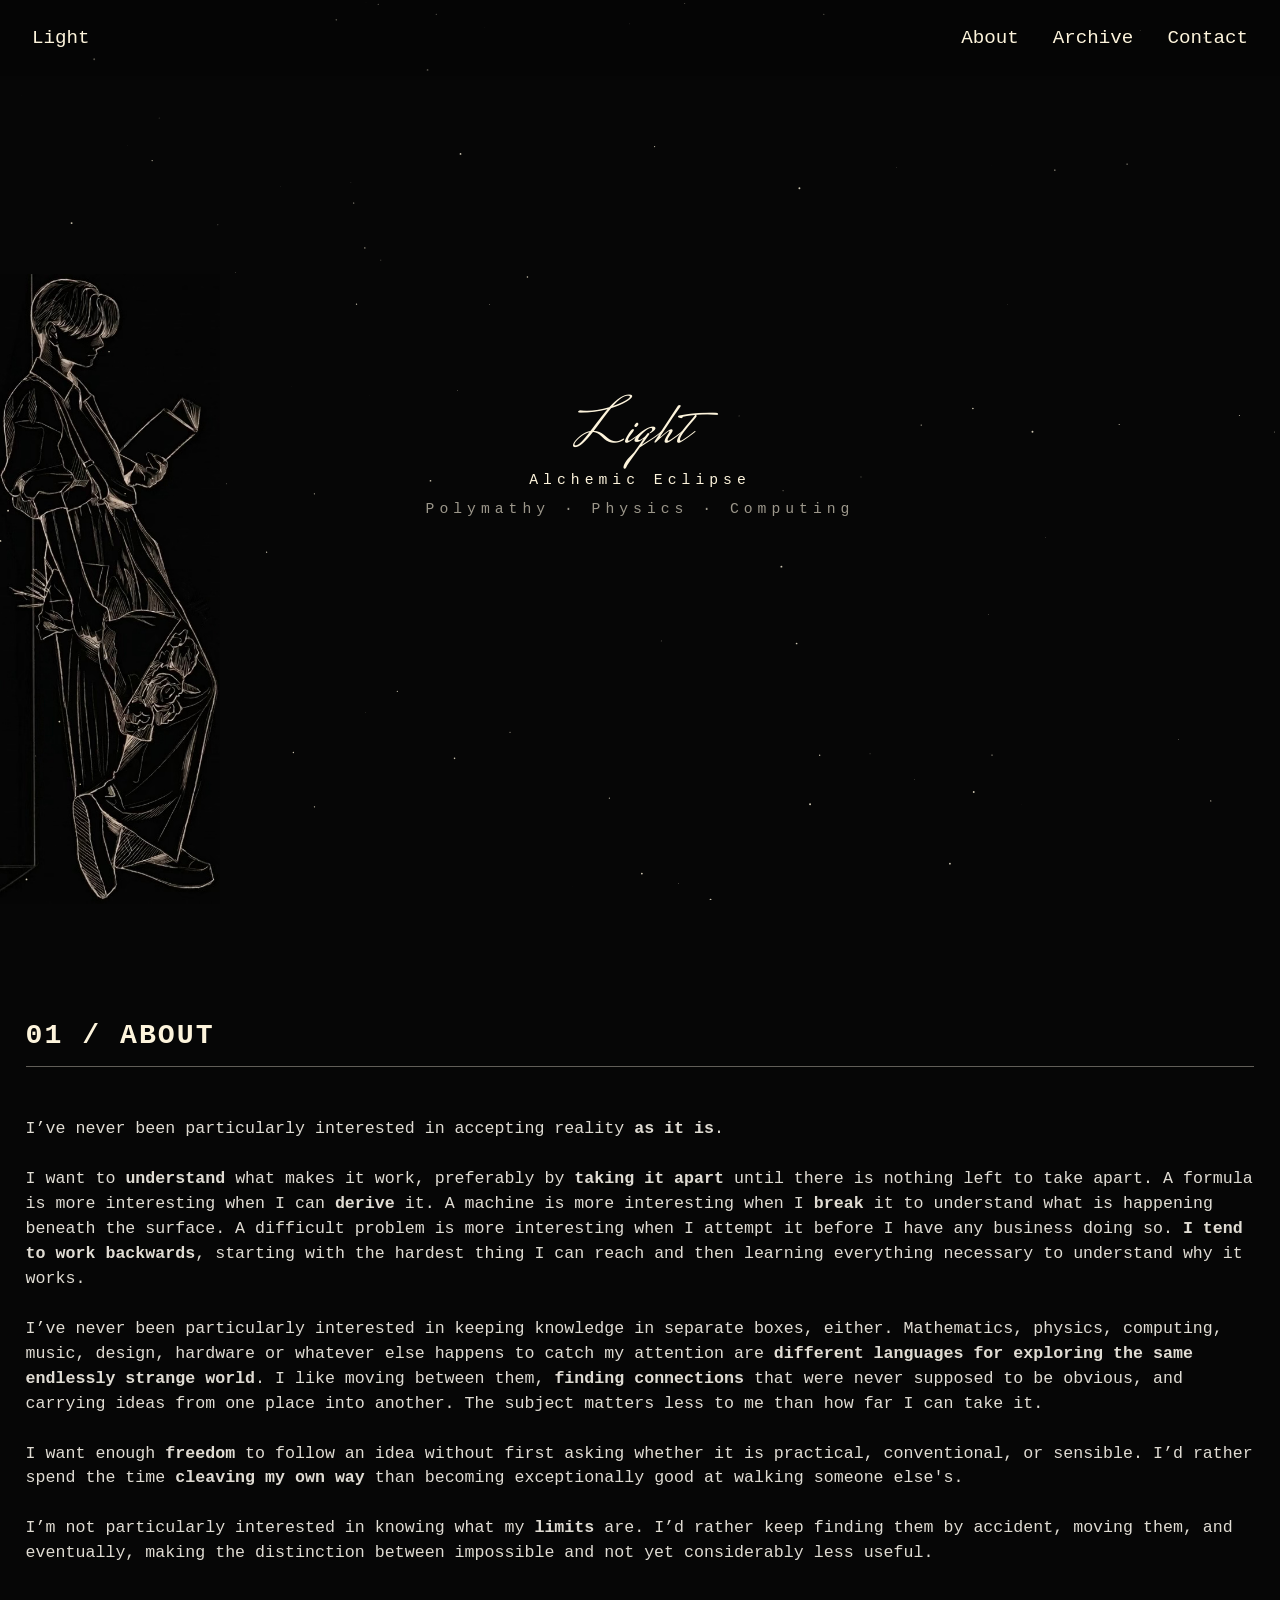
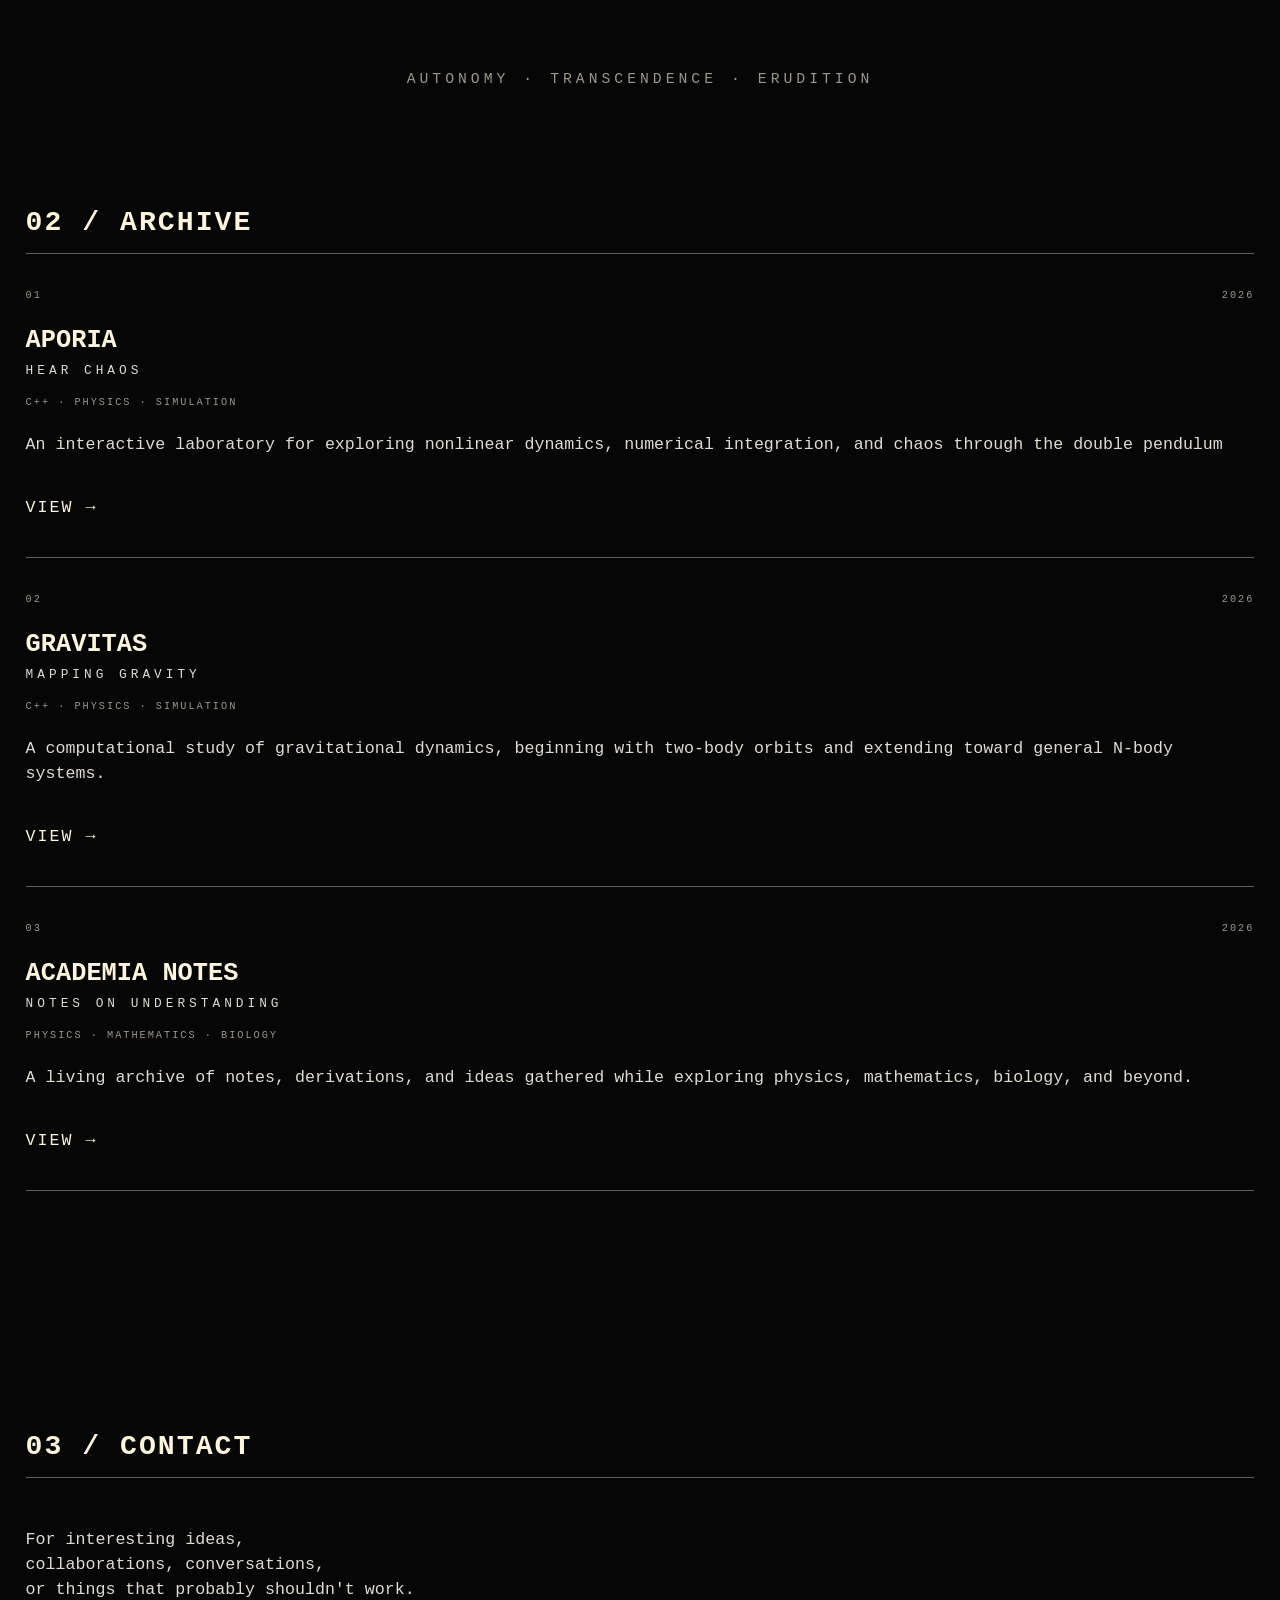
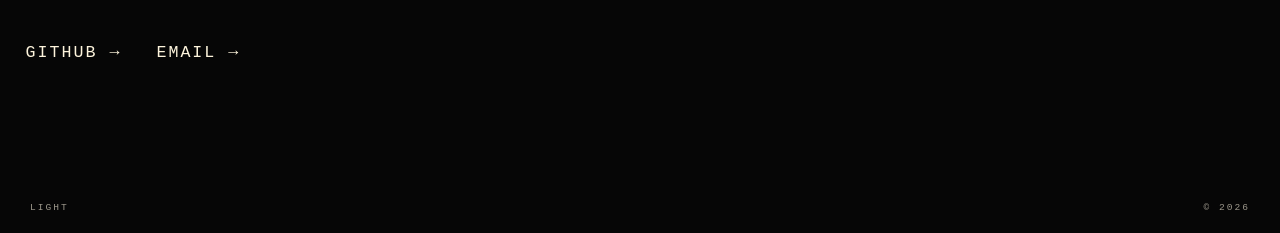
==== commit 95b20292: "Added academia notes to archive" ====
--- a/index.html
+++ b/index.html
@@ -115,6 +115,26 @@
             <a href="https://github.com/Alchemic-Eclipse/gravitas" target="_blank" rel="noopener noreferrer">VIEW →</a>
 
         </article>
+
+        <article class="archive-entry">
+            <div class="archive-meta">
+                <span>03</span>
+                <span>2026</span>
+            </div>
+
+            <h3>ACADEMIA NOTES</h3>
+            
+            <p class="archive-subtitle">NOTES ON UNDERSTANDING</p>
+
+            <p class="archive-tags"> PHYSICS · MATHEMATICS · BIOLOGY </p>
+
+            <p class="archive-description">
+                A living archive of notes, derivations, and ideas gathered while exploring physics, mathematics, biology, and beyond.
+            </p>
+
+            <a href="https://github.com/Alchemic-Eclipse/academia-notes" target="_blank" rel="noopener noreferrer">VIEW →</a>
+
+        </article>
         </section>
 
         <section id="contact">
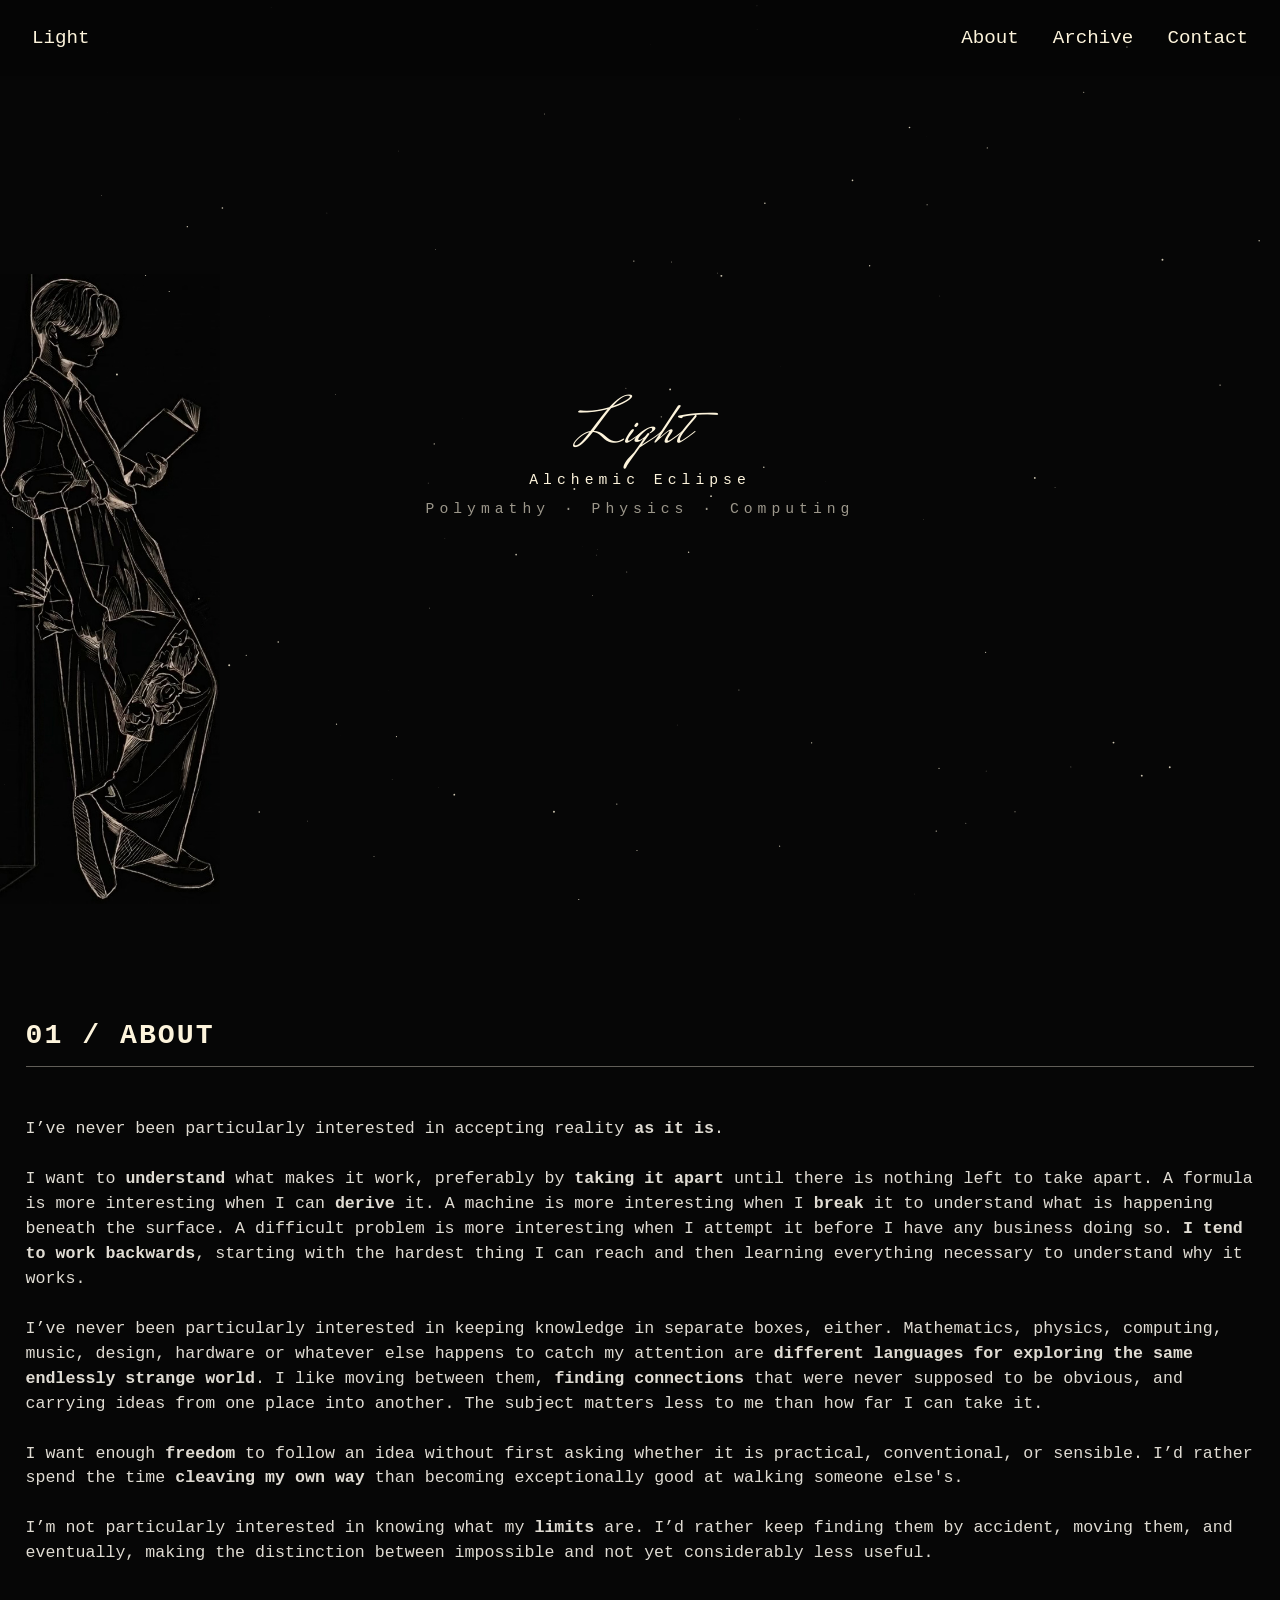
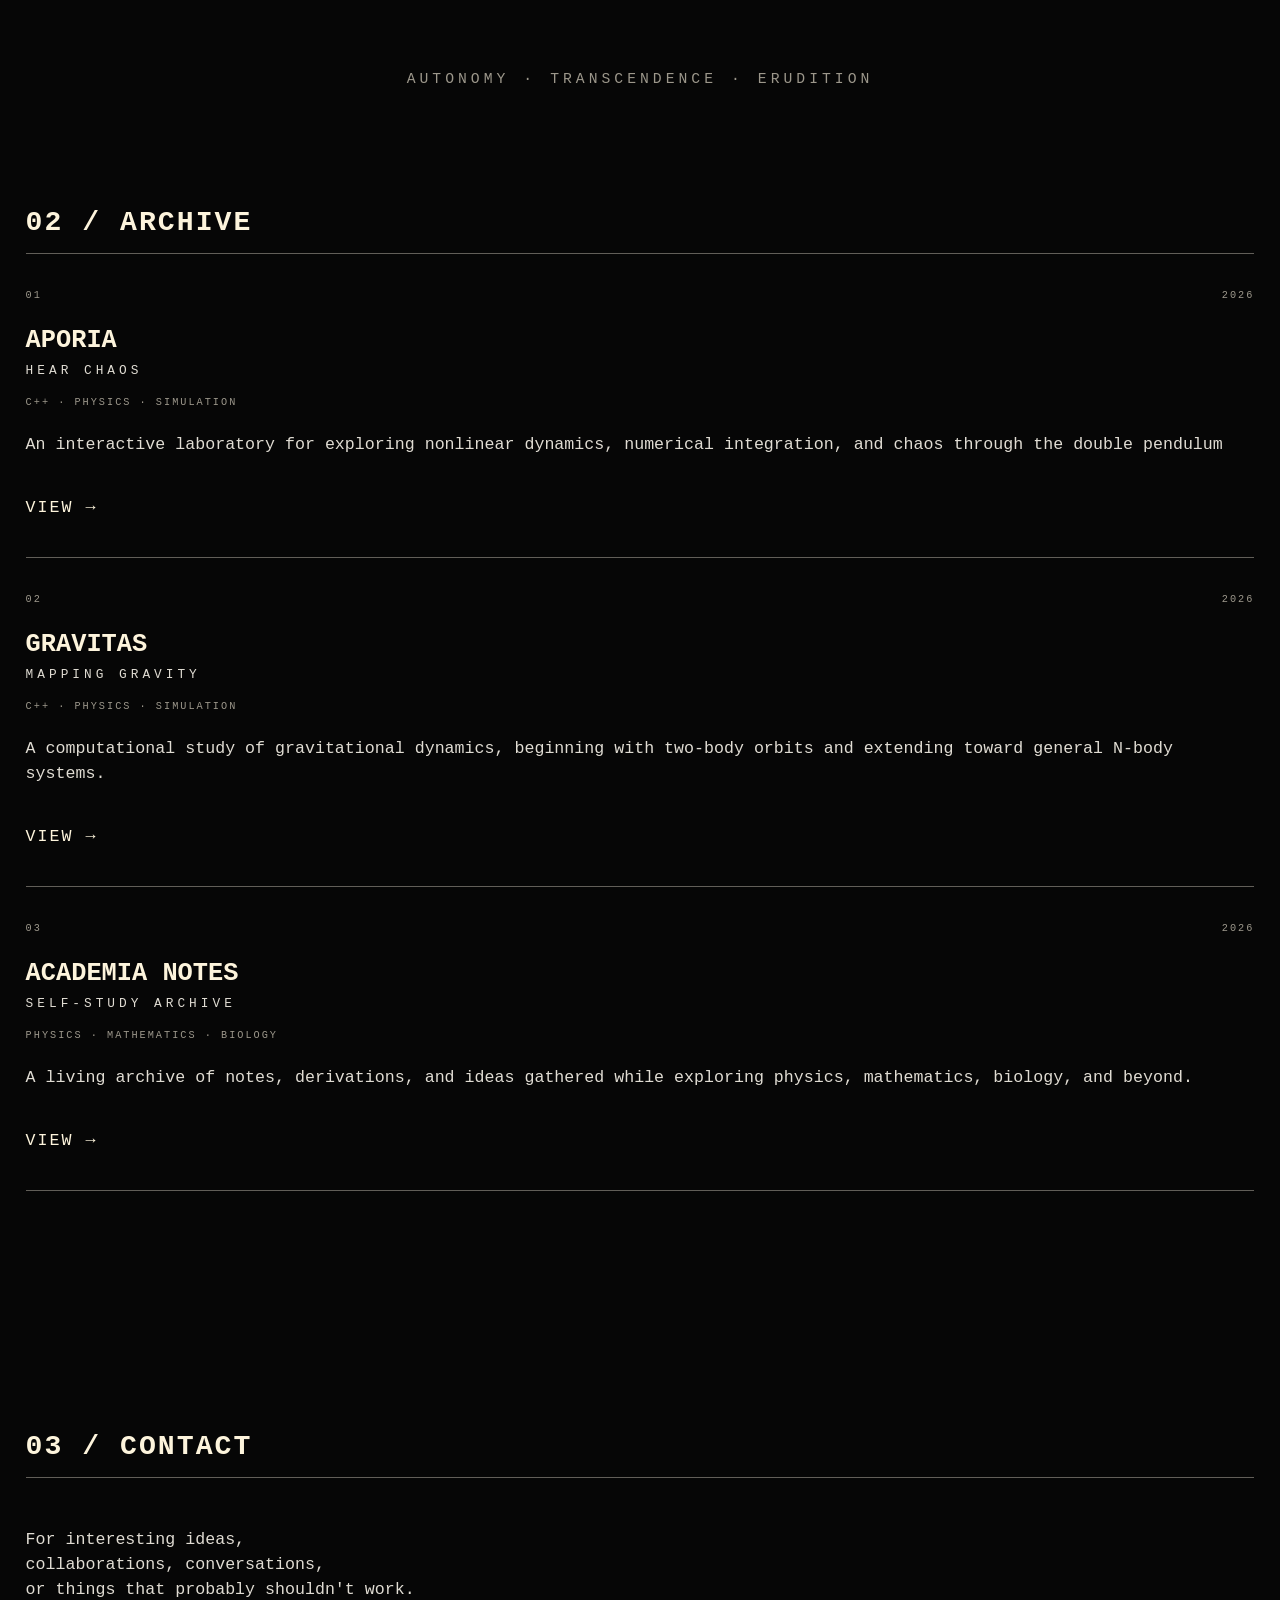
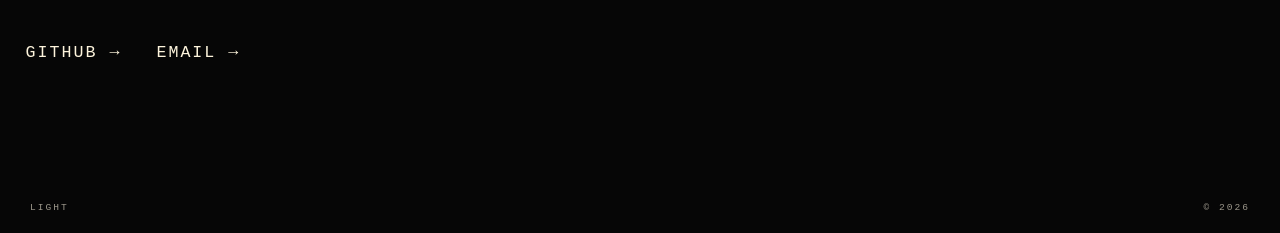
==== commit 385a9122: "Minor change in archive title" ====
--- a/index.html
+++ b/index.html
@@ -124,7 +124,7 @@
 
             <h3>ACADEMIA NOTES</h3>
             
-            <p class="archive-subtitle">NOTES ON UNDERSTANDING</p>
+            <p class="archive-subtitle">SELF-STUDY ARCHIVE</p>
 
             <p class="archive-tags"> PHYSICS · MATHEMATICS · BIOLOGY </p>
 
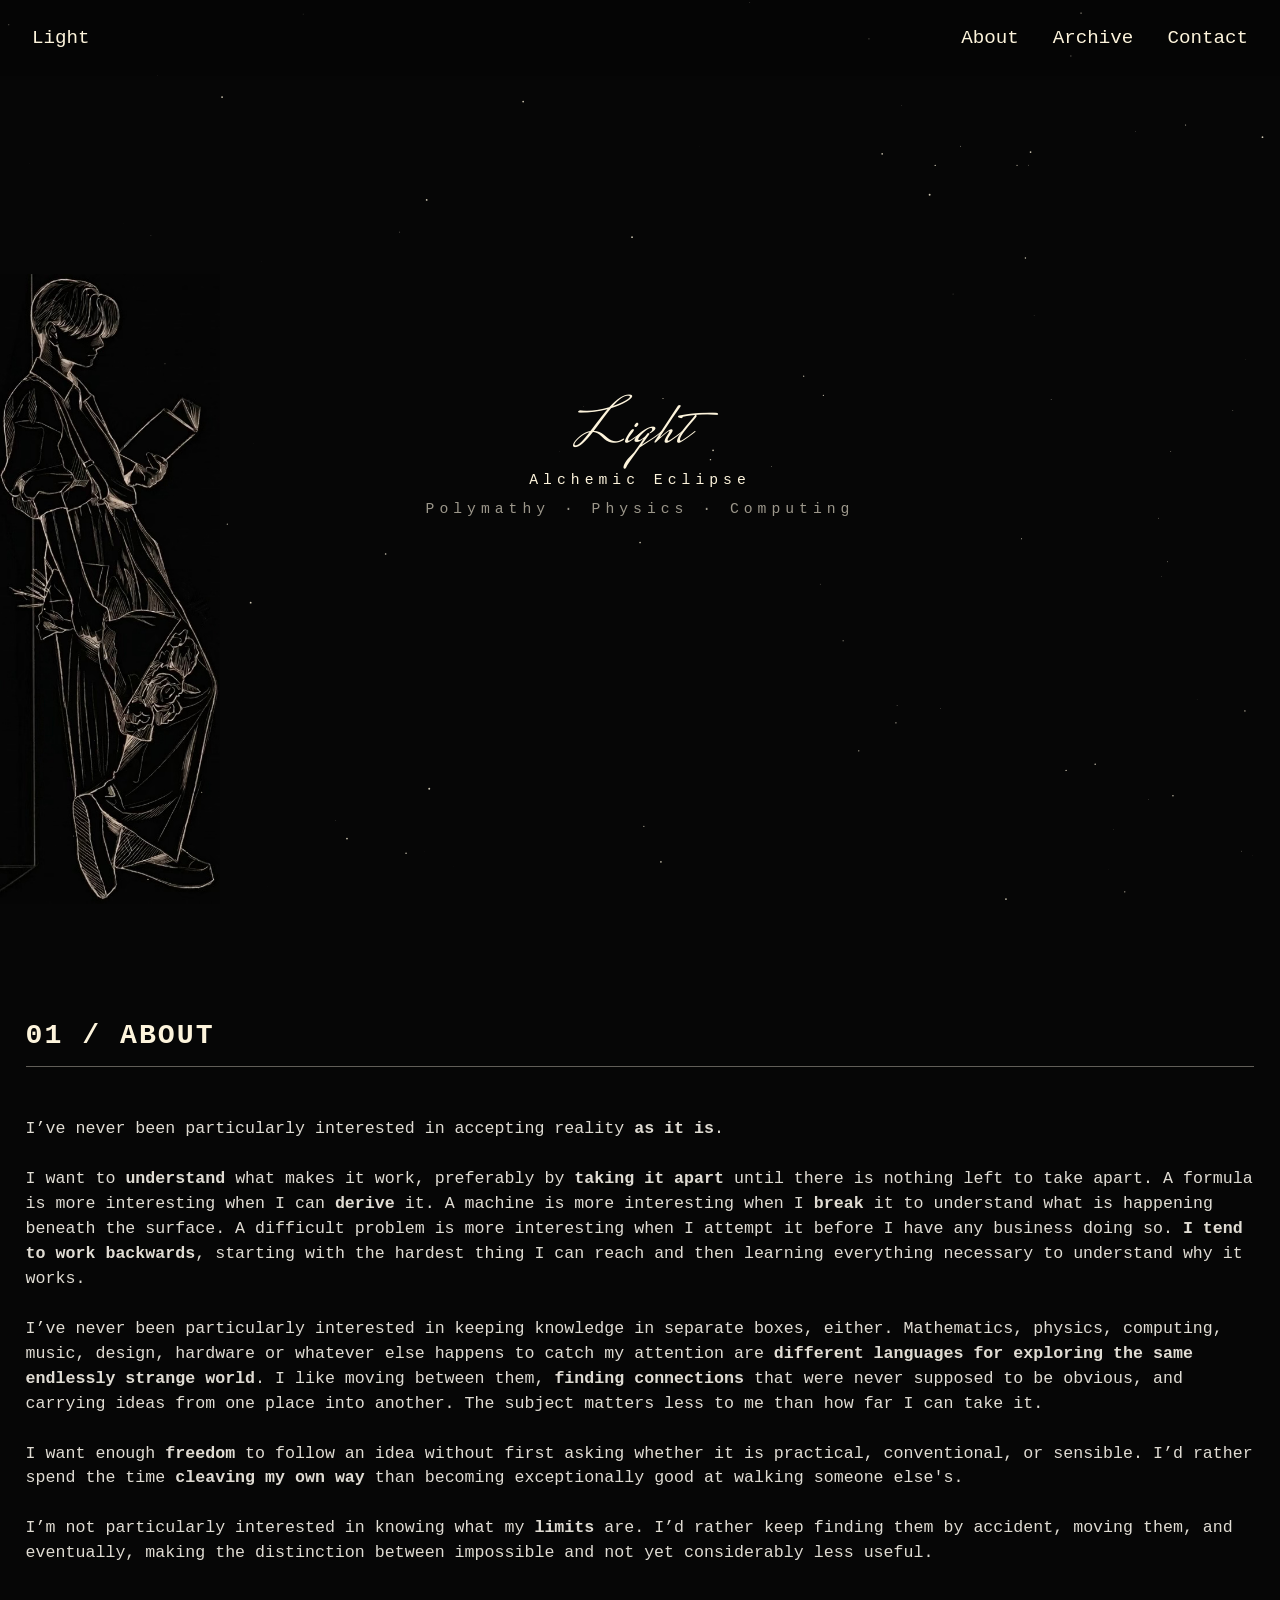
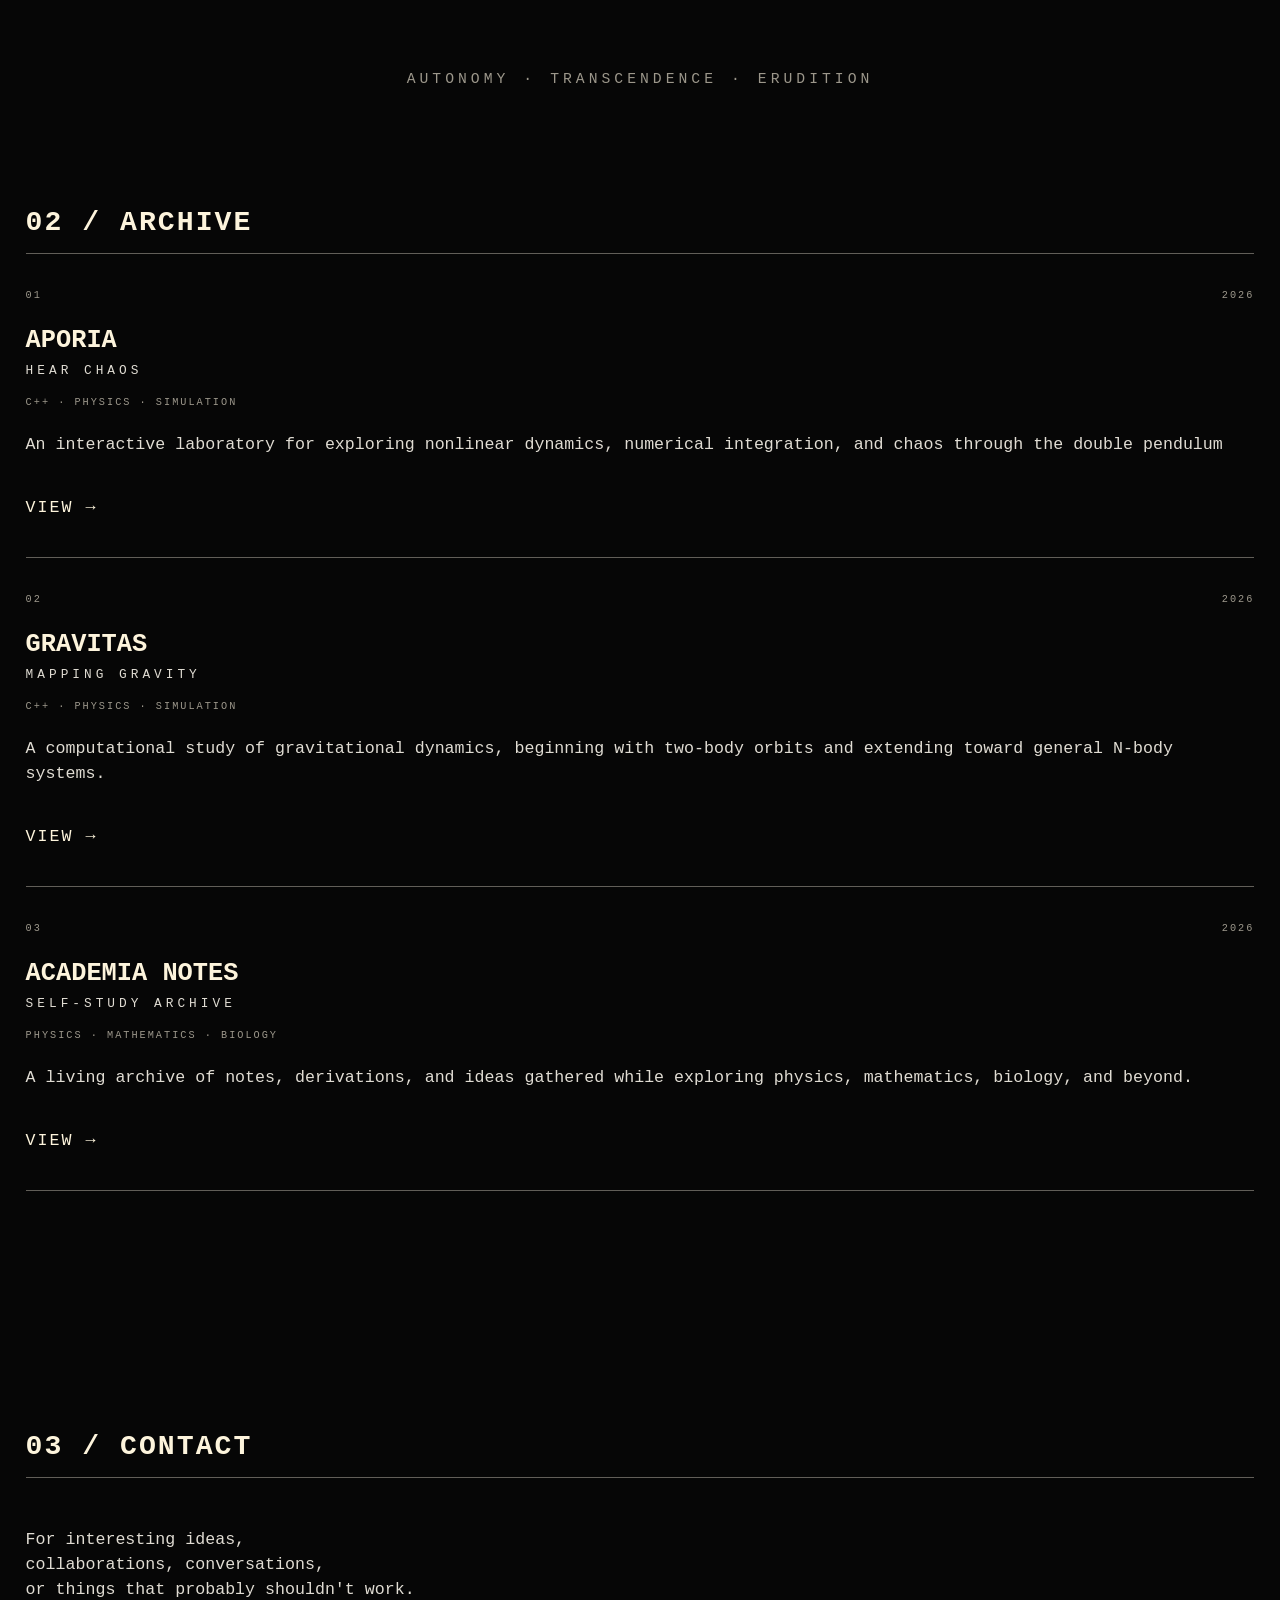
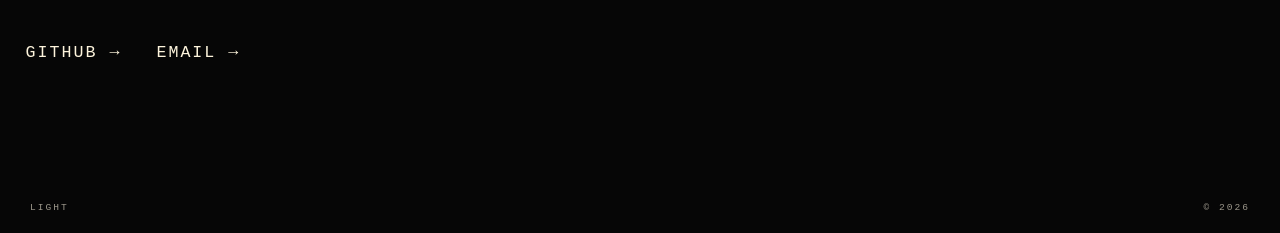
==== commit 308efe16: "Added more content" ====
--- a/index.html
+++ b/index.html
@@ -74,9 +74,7 @@
 
 
         <section id="archive">
-            <h2>
-                <a href="archive.html">02 / ARCHIVE</a>
-            </h2>
+            <h2>02 / ARCHIVE</h2>
 
         <article class="archive-entry">
             <div class="archive-meta">
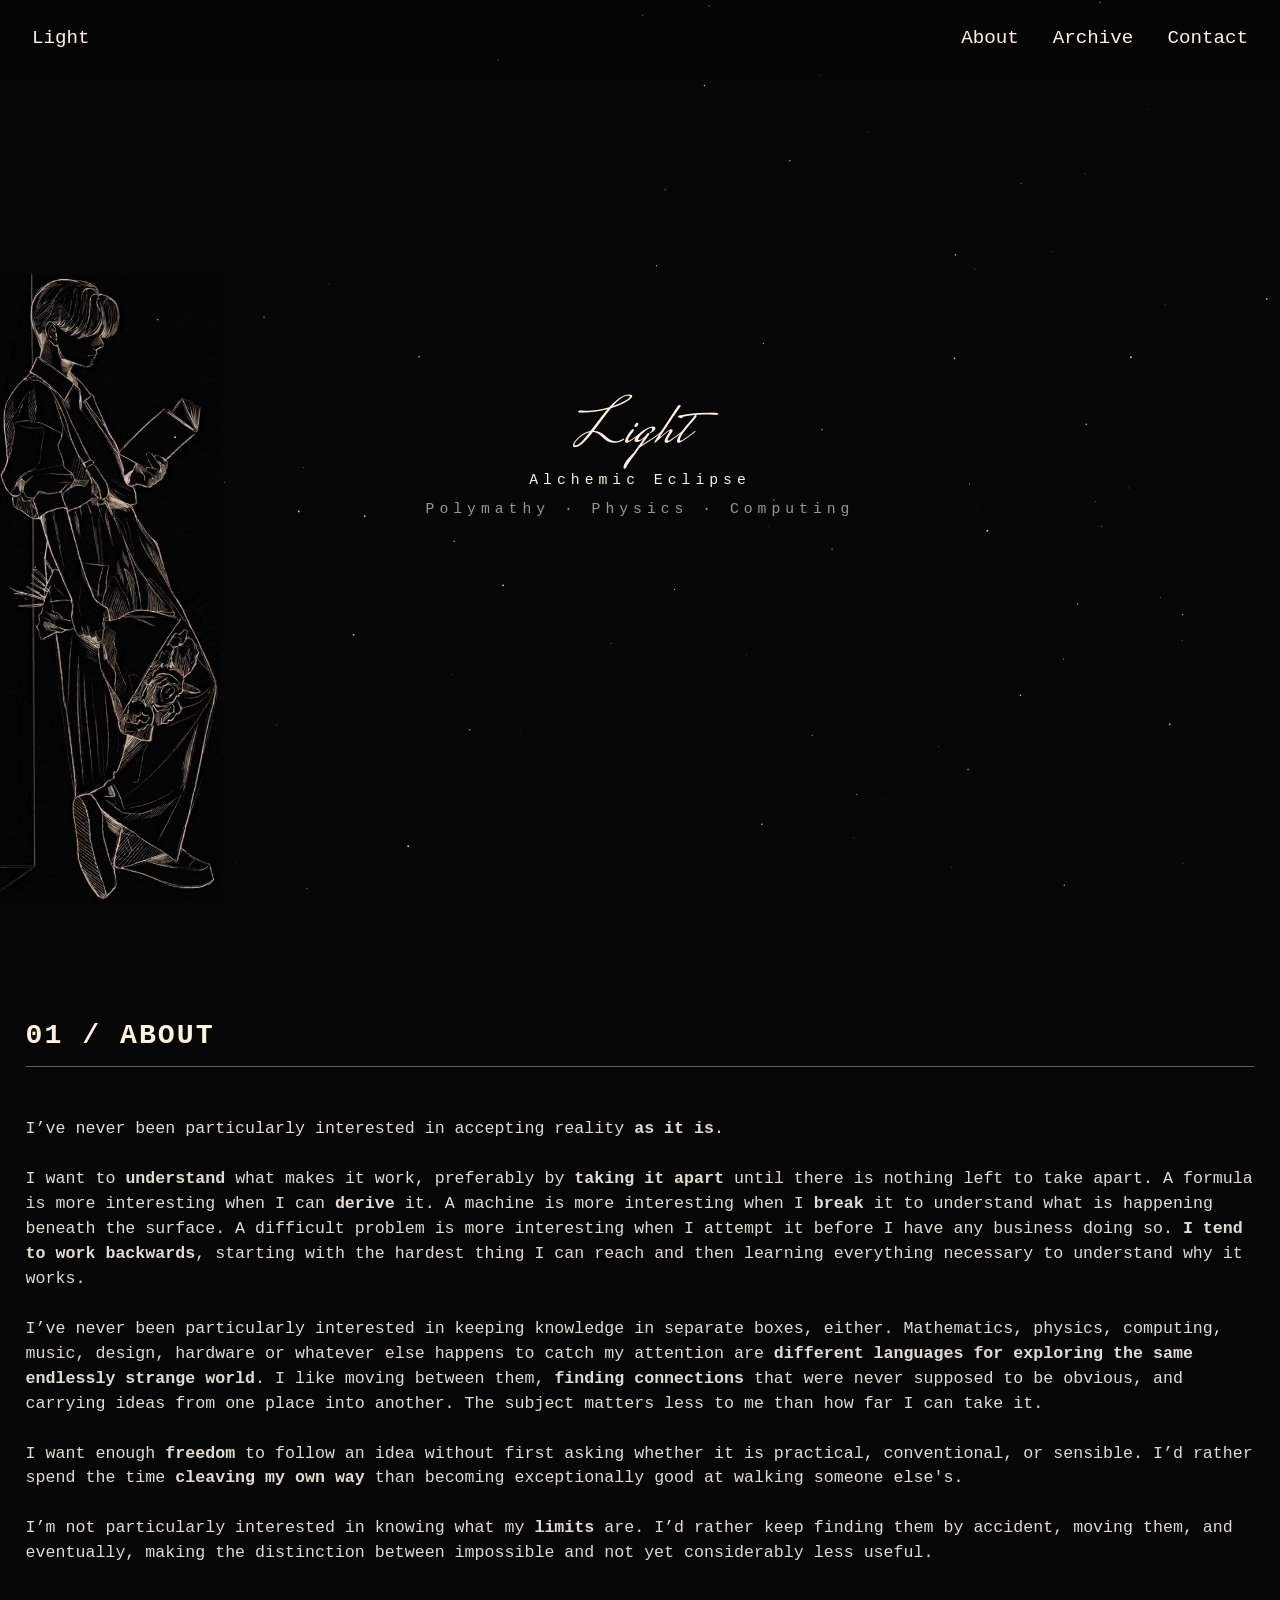
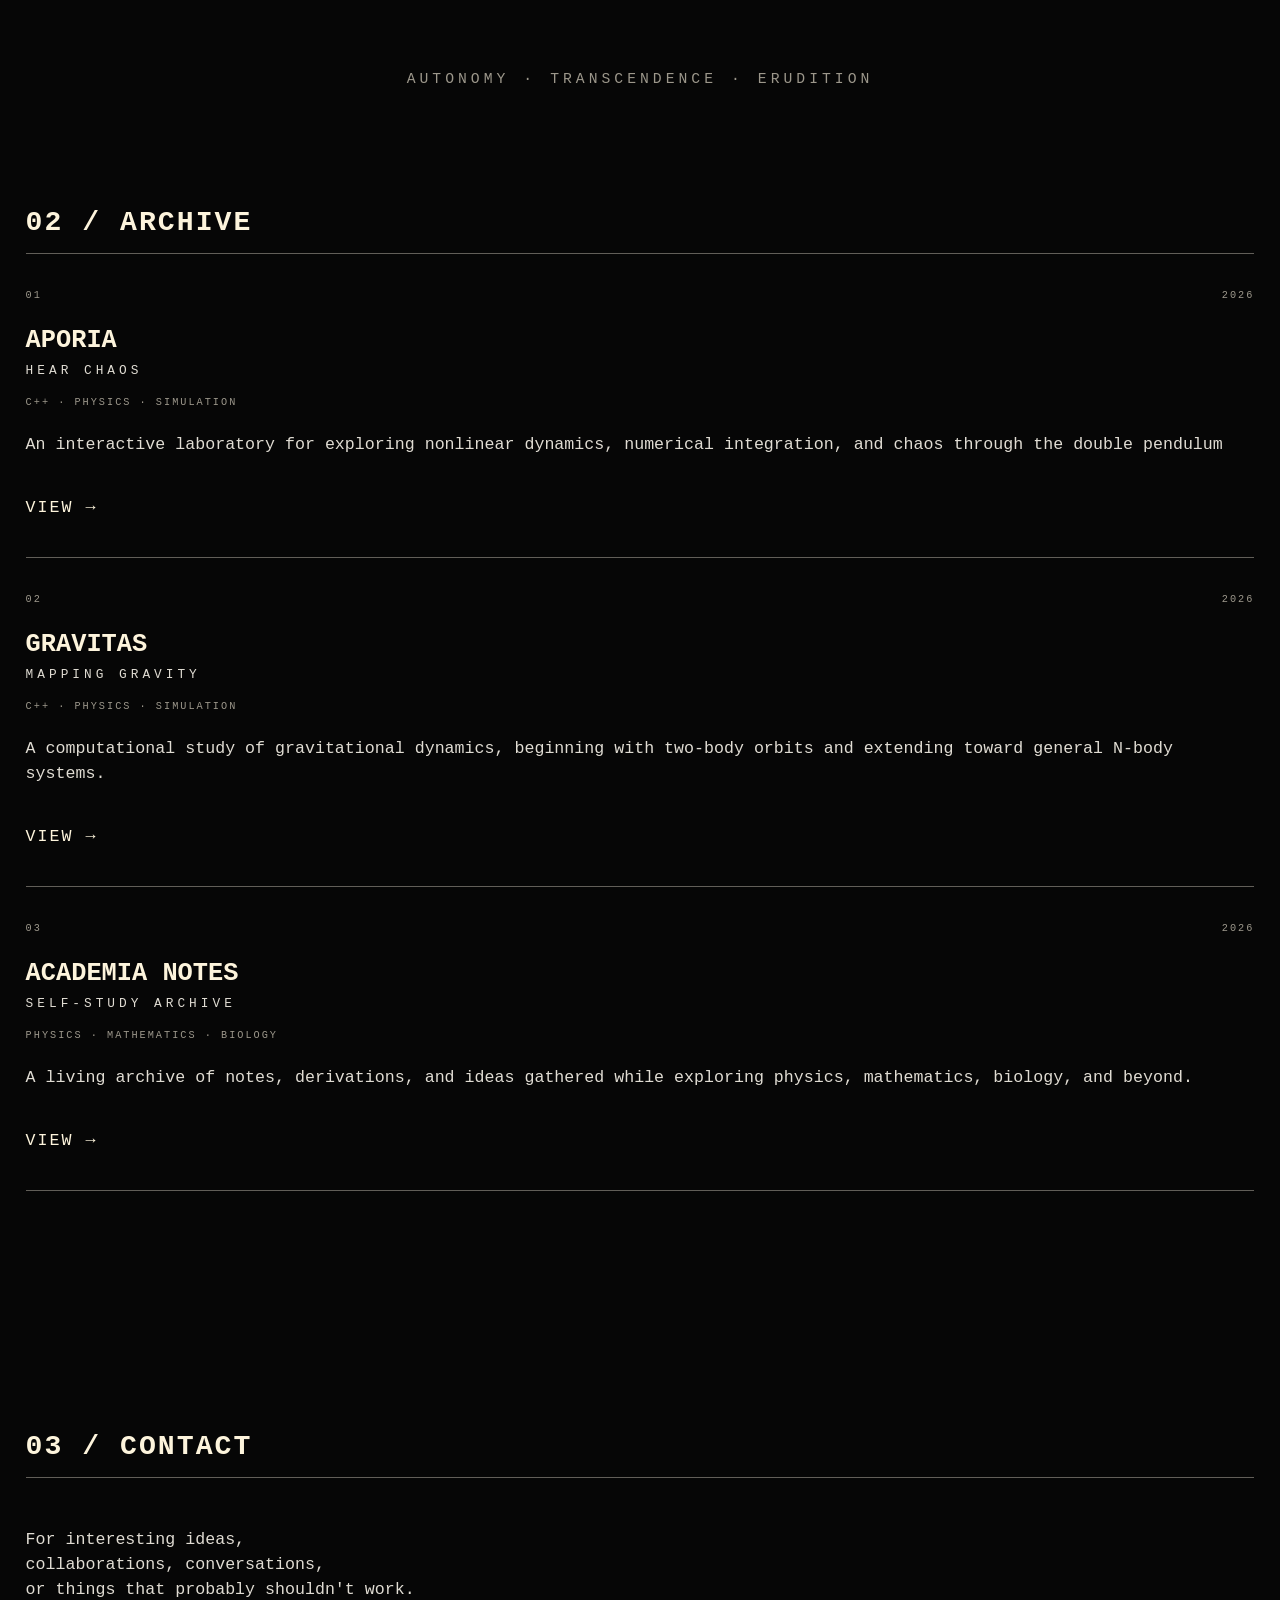
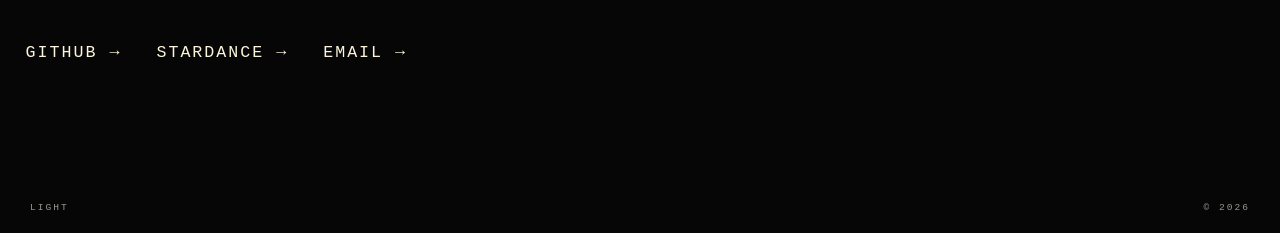
==== commit 34d1aa50: "Extra content" ====
--- a/index.html
+++ b/index.html
@@ -151,6 +151,7 @@
 
                 <div class="contact-links">
                     <a href="https://github.com/Alchemic-Eclipse" target="_blank" rel="noopener noreferrer">GITHUB →</a>
+                    <a href="https://stardance.hackclub.com/@Eclipse/" target="_blank" rel="noopener noreferrer">STARDANCE →</a>
                     <a href="mailto:alchemic.eclipse@proton.me">EMAIL →</a>
                 </div>
             </div>
